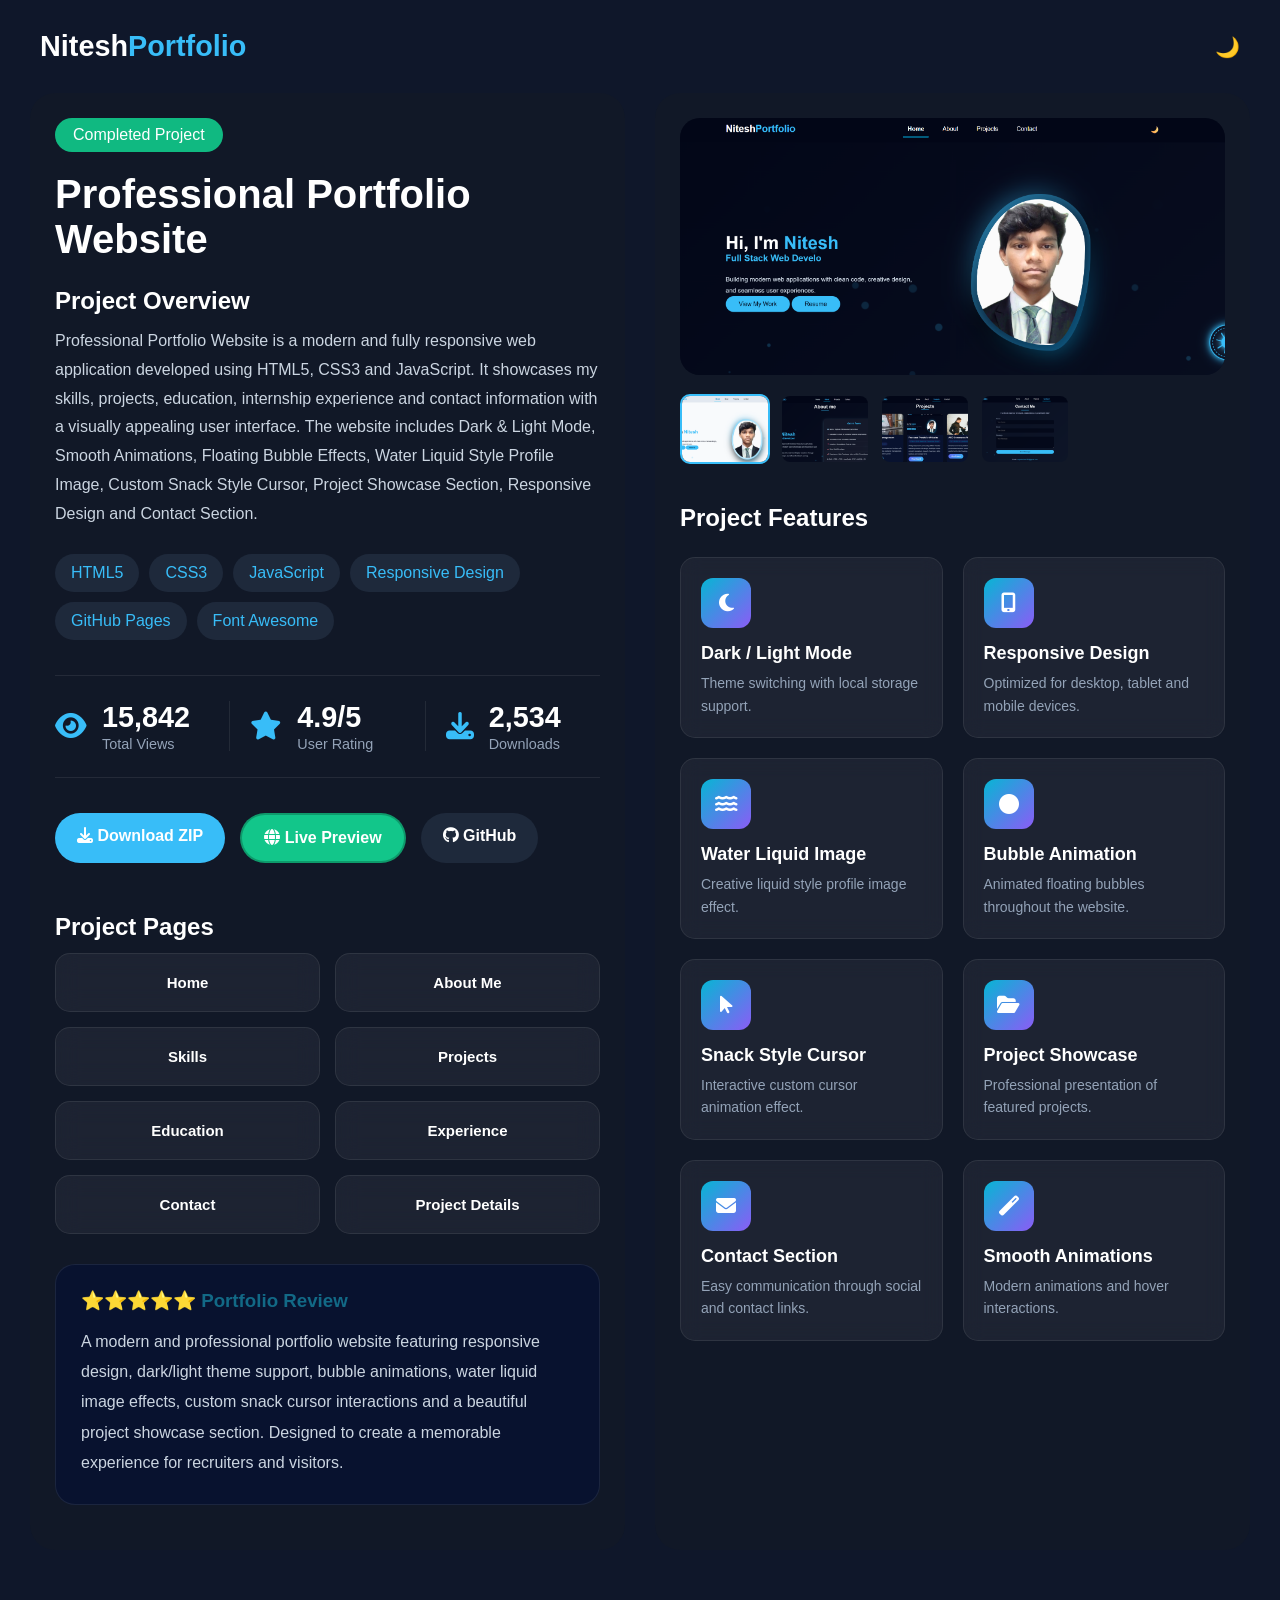
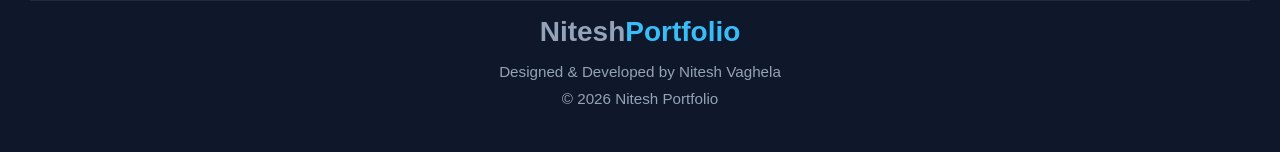
==== portfoliodetails.html @ 1a6c5593 "Add files via upload" ====
<!DOCTYPE html>
<html lang="en">

<head>
    <meta charset="UTF-8">
    <meta name="viewport" content="width=device-width, initial-scale=1.0">
    <title>Project Details</title>

    <link rel="stylesheet" href="https://cdnjs.cloudflare.com/ajax/libs/font-awesome/6.5.1/css/all.min.css">

    <style>
        :root {
            --bg-body: #0f172a;
            --bg-surface: #111827;
            --bg-card: rgba(255, 255, 255, 0.05);
            --bg-pill: #1e293b;
            --bg-review: #08122f;
            --border-color: rgba(255, 255, 255, 0.08);
            --text-primary: #ffffff;
            --text-secondary: #cbd5e1;
            --text-muted: #94a3b8;
            --accent: #38bdf8;
            --accent-gradient: linear-gradient(135deg, #06b6d4, #8b5cf6);
        }

        body.light-mode {
            --bg-body: #f8fafc;
            --bg-surface: #ffffff;
            --bg-card: rgba(6, 22, 239, 0.119);
            ;
            --bg-pill: rgba(6, 22, 239, 0.119);
            ;
            ;
            --bg-review: rgba(6, 22, 239, 0.119);
            ;
            --border-color: rgba(0, 0, 0, 0.153);
            --text-primary: #0f172a;
            --text-secondary: #334155;
            --text-muted: #64748b;
        }

        * {
            margin: 0;
            padding: 0;
            box-sizing: border-box;
            font-family: Poppins, sans-serif;
        }

        body {
            background: var(--bg-body);
            color: var(--text-primary);
            padding: 30px;
            transition: background 0.3s ease, color 0.3s ease;
        }

        /* NAVBAR & LOGO */
        .navbar {
            max-width: 1400px;
            margin: 0 auto 30px auto;
            display: flex;
            justify-content: space-between;
            align-items: center;
            padding: 0 10px;
        }

        .logo {
            font-size: 1.8rem;
            font-weight: 700;
            color: var(--text-primary);
            text-decoration: none;
        }

        .logo span {
            color: var(--accent);
        }

        .theme-toggle-btn {

            background: none;
            border: none;
            font-size: 20px;
            cursor: pointer;
            color: #38bdf8;
        }

        /*.theme-toggle-btn:hover {
    transform: translateY(-2px);
    border-color: var(--accent);

    background: var(--bg-surface);
    color: var(--text-primary);
    border: 1px solid var(--border-color);
    padding: 10px 20px;
    border-radius: 30px;
    cursor: pointer;
    font-weight: 600;
    display: flex;
    align-items: center;
    gap: 8px;
    transition: all 0.3s ease;
}*/

        .project-container {
            max-width: 1400px;
            margin: auto;
            display: grid;
            grid-template-columns: 1fr 1fr;
            gap: 30px;
        }

        .project-info,
        .project-gallery {
            background: var(--bg-surface);
            border-radius: 25px;
            padding: 25px;
            transition: background 0.3s ease;
        }

        .status-badge {
            display: inline-block;
            background: #10b981;
            color: #fff;
            padding: 8px 18px;
            border-radius: 30px;
            margin-bottom: 20px;
        }

        .project-name {
            font-size: 2.5rem;
            margin-bottom: 25px;
        }

        .project-overview h2,
        .features h2,
        .pages-section h2 {
            margin-bottom: 12px;
            color: var(--text-primary);
        }

        .project-overview p {
            color: var(--text-secondary);
            line-height: 1.8;
            margin-bottom: 25px;
        }

        .tech-stack {
            display: flex;
            flex-wrap: wrap;
            gap: 10px;
            margin-bottom: 25px;
        }

        .tech {
            padding: 10px 16px;
            border-radius: 30px;
            background: var(--bg-pill);
            color: var(--accent);
            font-weight: 500;
        }

        .project-insights {
            display: flex;
            align-items: center;
            justify-content: space-between;
            gap: 20px;
            margin: 35px 0;
            padding: 25px 0;
            border-top: 1px solid var(--border-color);
            border-bottom: 1px solid var(--border-color);
        }

        .insight {
            display: flex;
            align-items: center;
            gap: 15px;
            flex: 1;
        }

        .insight i {
            font-size: 28px;
            color: var(--accent);
            transition: .3s;
        }

        .insight h3 {
            font-size: 1.8rem;
            color: var(--text-primary);
            font-weight: 700;
            margin-bottom: 2px;
        }

        .insight p {
            color: var(--text-muted);
            font-size: .9rem;
            margin: 0;
        }

        .divider {
            width: 1px;
            height: 50px;
            background: var(--border-color);
        }

        .insight:hover i {
            transform: scale(1.15);
        }

        /* Mobile Insights */
        @media(max-width:768px) {
            .project-insights {
                flex-direction: column;
                align-items: flex-start;
                gap: 20px;
            }

            .divider {
                width: 100%;
                height: 1px;
            }

            .insight {
                width: 100%;
            }
        }

        .buttons {
            display: flex;
            flex-wrap: wrap;
            gap: 15px;
            margin-bottom: 25px;
        }

        .btn {
            text-decoration: none;
            padding: 14px 22px;
            border-radius: 40px;
            font-weight: 600;
            transition: .3s;
        }

        .btn:hover {
            transform: translateY(-3px);
        }

        .download-btn {
            background: var(--accent);
            color: #fff;
        }

        .preview-btn {
            border: 2px solid rgba(0, 0, 0, 0.223);
            color: rgb(255, 255, 255);
            background: #12c68a;
        }

        .github-btn {
            background: var(--bg-pill);
            color: var(--text-primary);
        }

        .review-box {
            background: var(--bg-review);
            padding: 25px;
            border-radius: 20px;
            animation: fadeUp .8s ease;
            border: 1px solid var(--border-color);
            margin: 20px 0;
        }

        .review-box h3 {
            color: #126986;
            margin-bottom: 15px;
        }

        .review-box p {
            color: var(--text-secondary);
            line-height: 1.9;
        }

        .main-image {
            width: 100%;
            height: 500px;
            object-fit: cover;
            border-radius: 20px;
        }

        .thumbnails {
            display: flex;
            gap: 10px;
            margin-top: 15px;
        }

        .thumbnails img {
            width: 90px;
            height: 70px;
            border-radius: 10px;
            object-fit: cover;
            cursor: pointer;
            border: 2px solid transparent;
            transition: 0.2s ease;
        }

        .thumbnails img.active {
            border-color: var(--accent);
        }

        .mobile-gallery {
            display: none;
        }

        @keyframes fadeUp {
            from {
                opacity: 0;
                transform: translateY(30px);
            }

            to {
                opacity: 1;
                transform: translateY(0);
            }
        }

        @media(max-width:992px) {
            .project-container {
                grid-template-columns: 1fr;
            }

            .mobile-gallery {
                display: block;
                margin-bottom: 20px;
            }

            .main-image {
                height: 250px;
            }
        }

        @media(max-width:768px) {
            body {
                padding: 1px 1px;
            }

            .project-name {
                font-size: 1.8rem;
            }

            .buttons {
                flex-direction: column;
            }

            .btn {
                width: 100%;
                text-align: center;
            }

            .project-gallery {
                display: none;
            }

            .project-info .features-section {
                display: block !important;
            }
        }

        .mobile-gallery {
            position: relative;
            width: 100%;
        }

        
        .main-image{
    width:100%;
    height:auto;
    max-height:600px;
    object-fit:contain;
    border-radius:20px;
    background: rgba(2, 6, 23, 0.399) !important;
    transition: opacity .5s ease;
}

        /* ARROWS */
        .gallery-arrow {
            position: absolute;
            top: 50%;
            transform: translateY(-50%);
            width: 55px;
            height: 55px;
            border: none;
            border-radius: 50%;
            cursor: pointer;
            background: rgba(0, 0, 0, .55);
            color: #fff;
            font-size: 20px;
            z-index: 10;
            transition: .3s;
        }

        .gallery-arrow:hover {
            background: var(--accent);
            transform: translateY(-50%) scale(1.1);
        }

        .left-arrow {
            left: 15px;
        }

        .right-arrow {
            right: 15px;
        }

        @media(max-width:768px) {
            .main-image {
                height: 300px;
            }

            .gallery-arrow {
                width: 45px;
                height: 45px;
                font-size: 16px;
            }
        }

        /* ==================================
   FEATURES SECTION
================================== */
        .features-section {
            padding: 40px 0 20px 0;
        }

        .section-title {
            font-size: 24px;
            font-weight: 700;
            margin-bottom: 25px;
            text-align: left;
            color: var(--text-primary);
        }

        .features-grid {
            display: grid;
            grid-template-columns: repeat(2, 1fr);
            gap: 20px;
        }

        .feature-card {
            padding: 20px;
            border-radius: 15px;
            background: var(--bg-card);
            border: 1px solid var(--border-color);
            backdrop-filter: blur(10px);
            transition: all .3s ease;


        }

        .feature-card:hover {
            transform: translateY(-6px);
            box-shadow: 0 8px 30px rgba(40, 49, 174, 0.499);
        }

        .feature-card i {
            width: 50px;
            height: 50px;
            display: flex;
            justify-content: center;
            align-items: center;
            font-size: 20px;
            border-radius: 12px;
            background: var(--accent-gradient);
            color: #fff;
            margin-bottom: 15px;
        }

        .feature-card h3 {
            font-size: 18px;
            font-weight: 600;
            margin-bottom: 8px;
            color: var(--text-primary);
        }

        .feature-card p {
            font-size: 14px;
            line-height: 1.6;
            color: var(--text-muted);
        }

        @media (max-width:1024px) {
            .features-grid {
                grid-template-columns: repeat(2, 1fr);
            }
        }

        @media (max-width:768px) {
            .section-title {
                text-align: center;
            }
        }

        @media (max-width:480px) {
            .features-grid {
                grid-template-columns: 1fr;
                gap: 12px;
            }
        }

        /* ==================================
   PROJECT PAGES SECTION
================================== */
        .pages-section {
            padding: 25px 0 10px 0;
        }

        .pages-grid {
            display: grid;
            grid-template-columns: repeat(2, 1fr);
            gap: 15px;
        }

        .page-card {
            background: var(--bg-card);
            border: 1px solid var(--border-color);
            backdrop-filter: blur(12px);
            border-radius: 15px;
            padding: 20px;
            text-align: center;
            font-size: 15px;
            font-weight: 600;
            color: var(--text-primary);
            cursor: pointer;
            transition: all .3s ease;


        }

        .page-card:hover {
            transform: translateY(-6px);
            background: var(--accent-gradient);
            border-color: transparent;
            color: #fff;
            box-shadow: 0 8px 30px rgba(40, 49, 174, 0.499);
        }

        @media(max-width:480px) {
            .pages-grid {
                grid-template-columns: 1fr;
            }
        }

        @media (max-width: 992px) {
            .project-container {
                grid-template-columns: 1fr;
                gap: 30px;
            }

            .project-info,
            .project-gallery {
                padding: 20px;
            }
        }

        @media (max-width: 768px) {
            body {
                padding: 15px;
            }

            .project-name {
                font-size: 2rem;
            }

            .main-image {
                height: 260px;
            }

            .thumbnails {
                flex-wrap: wrap;
                justify-content: center;
                gap: 10px;
            }

            .thumbnails img {
                width: 72px;
                height: 55px;
            }

            .buttons {
                flex-direction: column;
                align-items: stretch;
            }

            .btn {
                width: 100%;
                padding: 14px;
            }

            .features-grid {
                grid-template-columns: 1fr;
            }
        }

        @media (max-width: 480px) {
            .project-name {
                font-size: 1.7rem;
            }

            .project-image {
                height: 220px;
            }

            .feature-card {
                padding: 16px;
            }

            .page-card {
                padding: 16px;
                font-size: 14px;
            }
        }

        /* FOOTER SECTION */
        .main-footer {
            text-align: center;
            margin-top: 50px;
            padding: 15px 0;
            border-top: 1px solid var(--border-color);
            color: var(--text-muted);
            font-size: 0.95rem;
        }

        .footer-logo {
            font-size: 28px;
            font-weight: 700;
            margin-bottom: 15px;
        }

        .footer-logo span {
            color: var(--accent);
        }

        .footer p {
            color: var(--text-primary);

        }

        .wheel-btn {

            position: fixed;

            right: -60px;
            bottom: 25px;

            width: 120px;
            height: 120px;

            display: flex;
            justify-content: center;
            align-items: center;

            cursor: pointer;

            z-index: 10000;

            transition:
                right .8s cubic-bezier(.22, 1, .36, 1),
                transform .4s ease;

            animation: floatWheel 4s ease-in-out infinite;
        }

        /* Slide Out */

        .wheel-btn:hover {

            right: 10px;

            transform: scale(1.08);
        }

        /* ===================================
   WHEEL
=================================== */

        .wheel {

            position: relative;

            width: 95px;
            height: 95px;

            border-radius: 50%;

            background:
                radial-gradient(circle,
                    #1e293b,
                    #020617);

            border: 3px solid #ff3b3b;

            display: flex;
            justify-content: center;
            align-items: center;

            animation: wheelSpin 3s linear infinite;

            box-shadow:
                0 0 15px #ff3b3b,
                0 0 30px rgba(255, 59, 59, .5);
        }

        /* Hover Fast Spin */

        .wheel-btn:hover .wheel {

            animation-duration: .8s;
        }

        /* ===================================
   OUTER RING
=================================== */

        .wheel::before {

            content: "";

            position: absolute;

            width: 76px;
            height: 76px;

            border-radius: 50%;

            border: 2px dashed #ff3b3b;
        }

        /* ===================================
   SPOKES
=================================== */

        .spoke {

            position: absolute;

            width: 3px;
            height: 60px;

            background: #ff3b3b;

            border-radius: 20px;
        }

        .spoke:nth-child(1) {
            transform: rotate(0deg);
        }

        .spoke:nth-child(2) {
            transform: rotate(45deg);
        }

        .spoke:nth-child(3) {
            transform: rotate(90deg);
        }

        .spoke:nth-child(4) {
            transform: rotate(135deg);
        }

        /* ===================================
   CENTER HUB
=================================== */

        .hub {

            position: absolute;

            width: 32px;
            height: 32px;

            border-radius: 50%;

            display: flex;
            justify-content: center;
            align-items: center;

            background: #ff3b3b;

            color: #fff;

            font-size: 16px;

            box-shadow:
                0 0 10px #ff3b3b,
                0 0 20px #ff3b3b;
        }

        /* ===================================
   CURSOR OFF = BLUE
=================================== */

        body.cursor-off .wheel {

            border-color: #38bdf8;

            box-shadow:
                0 0 15px #38bdf8,
                0 0 30px rgba(56, 189, 248, .5);
        }

        body.cursor-off .wheel::before {

            border-color: #38bdf8;
        }

        body.cursor-off .spoke {

            background: #38bdf8;
        }

        body.cursor-off .hub {

            background: #38bdf8;

            box-shadow:
                0 0 10px #38bdf8,
                0 0 20px #38bdf8;
        }

        /* ===================================
   ANIMATIONS
=================================== */

        @keyframes wheelSpin {

            from {
                transform: rotate(0deg);
            }

            to {
                transform: rotate(360deg);
            }
        }

        @keyframes floatWheel {

            0% {
                transform: translateY(0px);
            }

            50% {
                transform: translateY(-10px);
            }

            100% {
                transform: translateY(0px);
            }
        }

        /* ===================================
   MOBILE
=================================== */

        @media(max-width:768px) {

            .wheel-btn {

                width: 90px;
                height: 90px;

                right: -45px;
            }

            .wheel {

                width: 75px;
                height: 75px;
            }

            .wheel::before {

                width: 58px;
                height: 58px;
            }

            .spoke {

                height: 45px;
            }

            .wheel-btn:hover {

                right: 8px;
            }
        }
    </style>
</head>

<body>

    <header class="navbar">
        <a href="index.html" class="logo">Nitesh<span>Portfolio</span></a>
        <button class="theme-toggle-btn" onclick="toggleTheme()" aria-label="Toggle light and dark theme">
            🌙
        </button>
    </header>

    <div class="project-container">

        <div class="project-info">
            <div class="status-badge">Completed Project</div>

            <h1 class="project-name">
                Professional Portfolio Website
            </h1>

            <div class="mobile-gallery">
                <button class="gallery-arrow left-arrow" onclick="prevSlide()">
                    <i class="fas fa-chevron-left"></i>
                </button>

                <img id="mobileMain" class="main-image"
                    src="Screenshot 2026-06-25 002852.png" alt="Project Image">

                <button class="gallery-arrow right-arrow" onclick="nextSlide()">
                    <i class="fas fa-chevron-right"></i>
                </button>
            </div>

            <div class="project-overview">
                <h2>Project Overview</h2>
                <p>
                    Professional Portfolio Website is a modern and fully responsive
                    web application developed using HTML5, CSS3 and JavaScript.
                    It showcases my skills, projects, education, internship
                    experience and contact information with a visually appealing
                    user interface.

                    The website includes Dark & Light Mode, Smooth Animations,
                    Floating Bubble Effects, Water Liquid Style Profile Image,
                    Custom Snack Style Cursor, Project Showcase Section,
                    Responsive Design and Contact Section.
                </p>
            </div>

            <div class="tech-stack">
                <span class="tech">HTML5</span>
                <span class="tech">CSS3</span>
                <span class="tech">JavaScript</span>
                <span class="tech">Responsive Design</span>
                <span class="tech">GitHub Pages</span>
                <span class="tech">Font Awesome</span>
            </div>
            <div class="project-insights">
                <div class="insight">
                    <i class="fas fa-eye"></i>
                    <div>
                        <h3>15,842</h3>
                        <p>Total Views</p>
                    </div>
                </div>
                <div class="divider"></div>
                <div class="insight">
                    <i class="fas fa-star"></i>
                    <div>
                        <h3>4.9/5</h3>
                        <p>User Rating</p>
                    </div>
                </div>
                <div class="divider"></div>
                <div class="insight">
                    <i class="fas fa-download"></i>
                    <div>
                        <h3>2,534</h3>
                        <p>Downloads</p>
                    </div>
                </div>
            </div>

            <div class="buttons">
                <a href="#" class="btn download-btn">
                    <i class="fas fa-download"></i> Download ZIP
                </a>
                <a href="https://nitesh167860.github.io/portfolio/" target="_blank" class="btn preview-btn">
                    <i class="fas fa-globe"></i> Live Preview
                </a>
                <a href="https://github.com/Nitesh167860/portfolio" target="_blank" class="btn github-btn">
                    <i class="fab fa-github"></i> GitHub
                </a>
            </div>


            
            <section class="pages-section">
                <h2 class="section-title">Project Pages</h2>
                <div class="pages-grid">

                    <div class="page-card">Home</div>
                    <div class="page-card">About Me</div>
                    <div class="page-card">Skills</div>
                    <div class="page-card">Projects</div>
                    <div class="page-card">Education</div>
                    <div class="page-card">Experience</div>
                    <div class="page-card">Contact</div>
                    <div class="page-card">Project Details</div>

                </div>
            </section>






            <section class="features-section" style="display: none;">
                <h2 class="section-title">Project Features</h2>
                <div class="features-grid">

                    <div class="feature-card">
                        <i class="fas fa-moon"></i>
                        <h3>Dark / Light Mode</h3>
                        <p>Theme switching with local storage support.</p>
                    </div>

                    <div class="feature-card">
                        <i class="fas fa-mobile-alt"></i>
                        <h3>Responsive Design</h3>
                        <p>Optimized for desktop, tablet and mobile devices.</p>
                    </div>

                    <div class="feature-card">
                        <i class="fas fa-water"></i>
                        <h3>Water Liquid Image</h3>
                        <p>Creative liquid style profile image effect.</p>
                    </div>

                    <div class="feature-card">
                        <i class="fas fa-circle"></i>
                        <h3>Bubble Animation</h3>
                        <p>Animated floating bubbles throughout the website.</p>
                    </div>

                    <div class="feature-card">
                        <i class="fas fa-mouse-pointer"></i>
                        <h3>Snack Style Cursor</h3>
                        <p>Interactive custom cursor animation effect.</p>
                    </div>

                    <div class="feature-card">
                        <i class="fas fa-folder-open"></i>
                        <h3>Project Showcase</h3>
                        <p>Professional presentation of featured projects.</p>
                    </div>

                    <div class="feature-card">
                        <i class="fas fa-envelope"></i>
                        <h3>Contact Section</h3>
                        <p>Easy communication through social and contact links.</p>
                    </div>

                    <div class="feature-card">
                        <i class="fas fa-magic"></i>
                        <h3>Smooth Animations</h3>
                        <p>Modern animations and hover interactions.</p>
                    </div>

                </div>
            </section>

            <div class="review-box">

                <h3>⭐⭐⭐⭐⭐ Portfolio Review</h3>

                <p>
                    A modern and professional portfolio website featuring
                    responsive design, dark/light theme support,
                    bubble animations, water liquid image effects,
                    custom snack cursor interactions and a beautiful
                    project showcase section. Designed to create a
                    memorable experience for recruiters and visitors.
                </p>

            </div>
        </div>

        <div class="project-gallery">
            <img id="mainImage" class="main-image"
                src="Screenshot 2026-06-25 002852.png"
                alt="Desktop gallery display view">

            <div class="thumbnails">
                <img src="Screenshot 2026-06-24 211754.png"
                    onclick="syncActiveSlide(0)" class="thumb active">
                <img src="Screenshot 2026-06-25 111349.png" onclick="syncActiveSlide(1)"
                    class="thumb">
                <img src="Screenshot 2026-06-25 111412.png" onclick="syncActiveSlide(2)"
                    class="thumb">
                <img src="Screenshot 2026-06-25 111433.png" onclick="syncActiveSlide(3)"
                    class="thumb">
            </div>

            <section class="features-section">
                <h2 class="section-title">Project Features</h2>
                <div class="features-grid">

                    <div class="feature-card">
                        <i class="fas fa-moon"></i>
                        <h3>Dark / Light Mode</h3>
                        <p>Theme switching with local storage support.</p>
                    </div>

                    <div class="feature-card">
                        <i class="fas fa-mobile-alt"></i>
                        <h3>Responsive Design</h3>
                        <p>Optimized for desktop, tablet and mobile devices.</p>
                    </div>

                    <div class="feature-card">
                        <i class="fas fa-water"></i>
                        <h3>Water Liquid Image</h3>
                        <p>Creative liquid style profile image effect.</p>
                    </div>

                    <div class="feature-card">
                        <i class="fas fa-circle"></i>
                        <h3>Bubble Animation</h3>
                        <p>Animated floating bubbles throughout the website.</p>
                    </div>

                    <div class="feature-card">
                        <i class="fas fa-mouse-pointer"></i>
                        <h3>Snack Style Cursor</h3>
                        <p>Interactive custom cursor animation effect.</p>
                    </div>

                    <div class="feature-card">
                        <i class="fas fa-folder-open"></i>
                        <h3>Project Showcase</h3>
                        <p>Professional presentation of featured projects.</p>
                    </div>

                    <div class="feature-card">
                        <i class="fas fa-envelope"></i>
                        <h3>Contact Section</h3>
                        <p>Easy communication through social and contact links.</p>
                    </div>

                    <div class="feature-card">
                        <i class="fas fa-magic"></i>
                        <h3>Smooth Animations</h3>
                        <p>Modern animations and hover interactions.</p>
                    </div>

                </div>
            </section>
        </div>
    </div>


    <footer class="main-footer">

        <div class="footer-logo">
            Nitesh<span>Portfolio</span>
        </div>

        <p style="margin-bottom: 10px;">

            Designed & Developed by Nitesh Vaghela
        </p>

        <p>&copy; <span id="year"></span> Nitesh Portfolio</p>



        </div>
    </footer>

    <script>
        /* ==========================================
           DARK & LIGHT MODE CONTROLLER
        ========================================== */
        const themeBtn =
            document.querySelector(".theme-toggle-btn");

        /* Load Saved Theme */

        window.addEventListener("load", () => {

            const savedTheme =
                localStorage.getItem("theme");

            if (savedTheme === "light") {

                document.body.classList.add("light-mode");

                themeBtn.innerHTML = "☀️";

            } else {

                themeBtn.innerHTML = "🌙";

            }

        });

        /* Toggle Theme */

        function toggleTheme() {

            document.body.classList.toggle("light-mode");

            if (document.body.classList.contains("light-mode")) {

                localStorage.setItem(
                    "theme",
                    "light"
                );

                themeBtn.innerHTML = "☀️";

            } else {

                localStorage.setItem(
                    "theme",
                    "dark"
                );

                themeBtn.innerHTML = "🌙";

            }

        }
        /* ==========================================
           IMAGE SLIDER CONTROLLER
        ========================================== */
        const galleryImages = [
            "Screenshot 2026-06-25 002852.png",
            "Screenshot 2026-06-24 211754.png",
            "Screenshot 2026-06-25 111349.png",
            "Screenshot 2026-06-25 111412.png"
        ];

        let currentIndex = 0;
        const mainImage = document.getElementById("mainImage");
        const mobileMain = document.getElementById("mobileMain");
        const thumbs = document.querySelectorAll(".thumbnails .thumb");

        function syncActiveSlide(index) {
            currentIndex = index;

            // Update Desktop Main View
            if (mainImage) mainImage.src = galleryImages[currentIndex];
            // Update Mobile Main View
            if (mobileMain) mobileMain.src = galleryImages[currentIndex];

            // Refresh active image styling references
            thumbs.forEach((thumb) => {
                const thumbSrc = thumb.getAttribute('src');
                if (thumbSrc === galleryImages[currentIndex]) {
                    thumb.classList.add("active");
                } else {
                    thumb.classList.remove("active");
                }
            });
        }

        function nextSlide() {
            currentIndex = (currentIndex + 1) % galleryImages.length;
            showSlideWithFade(currentIndex);
        }

        function prevSlide() {
            currentIndex = (currentIndex - 1 + galleryImages.length) % galleryImages.length;
            showSlideWithFade(currentIndex);
        }

        function showSlideWithFade(index) {
            const activeView = window.innerWidth > 992 ? mainImage : mobileMain;
            if (!activeView) return;

            activeView.style.opacity = "0.3";
            setTimeout(() => {
                syncActiveSlide(index);
                activeView.style.opacity = "1";
            }, 150);
        }

        function changeMobile(element) {
            const targetIdx = galleryImages.indexOf(element.src);
            if (targetIdx !== -1) syncActiveSlide(targetIdx);
        }

        // Global Event delegation configuration for thumbnails
        thumbs.forEach((thumb, index) => {
            thumb.addEventListener("click", () => {
                syncActiveSlide(index);
            });
        });

        // Automatic structural execution sequence loop interval
        setInterval(() => {
            nextSlide();
        }, 4000);

        /* ==========================
           FOOTER YEAR
        ========================== */

        const yearElement =
            document.getElementById("year");

        if (yearElement) {

            yearElement.textContent =
                new Date().getFullYear();

        }


    </script>

</body>

</html>
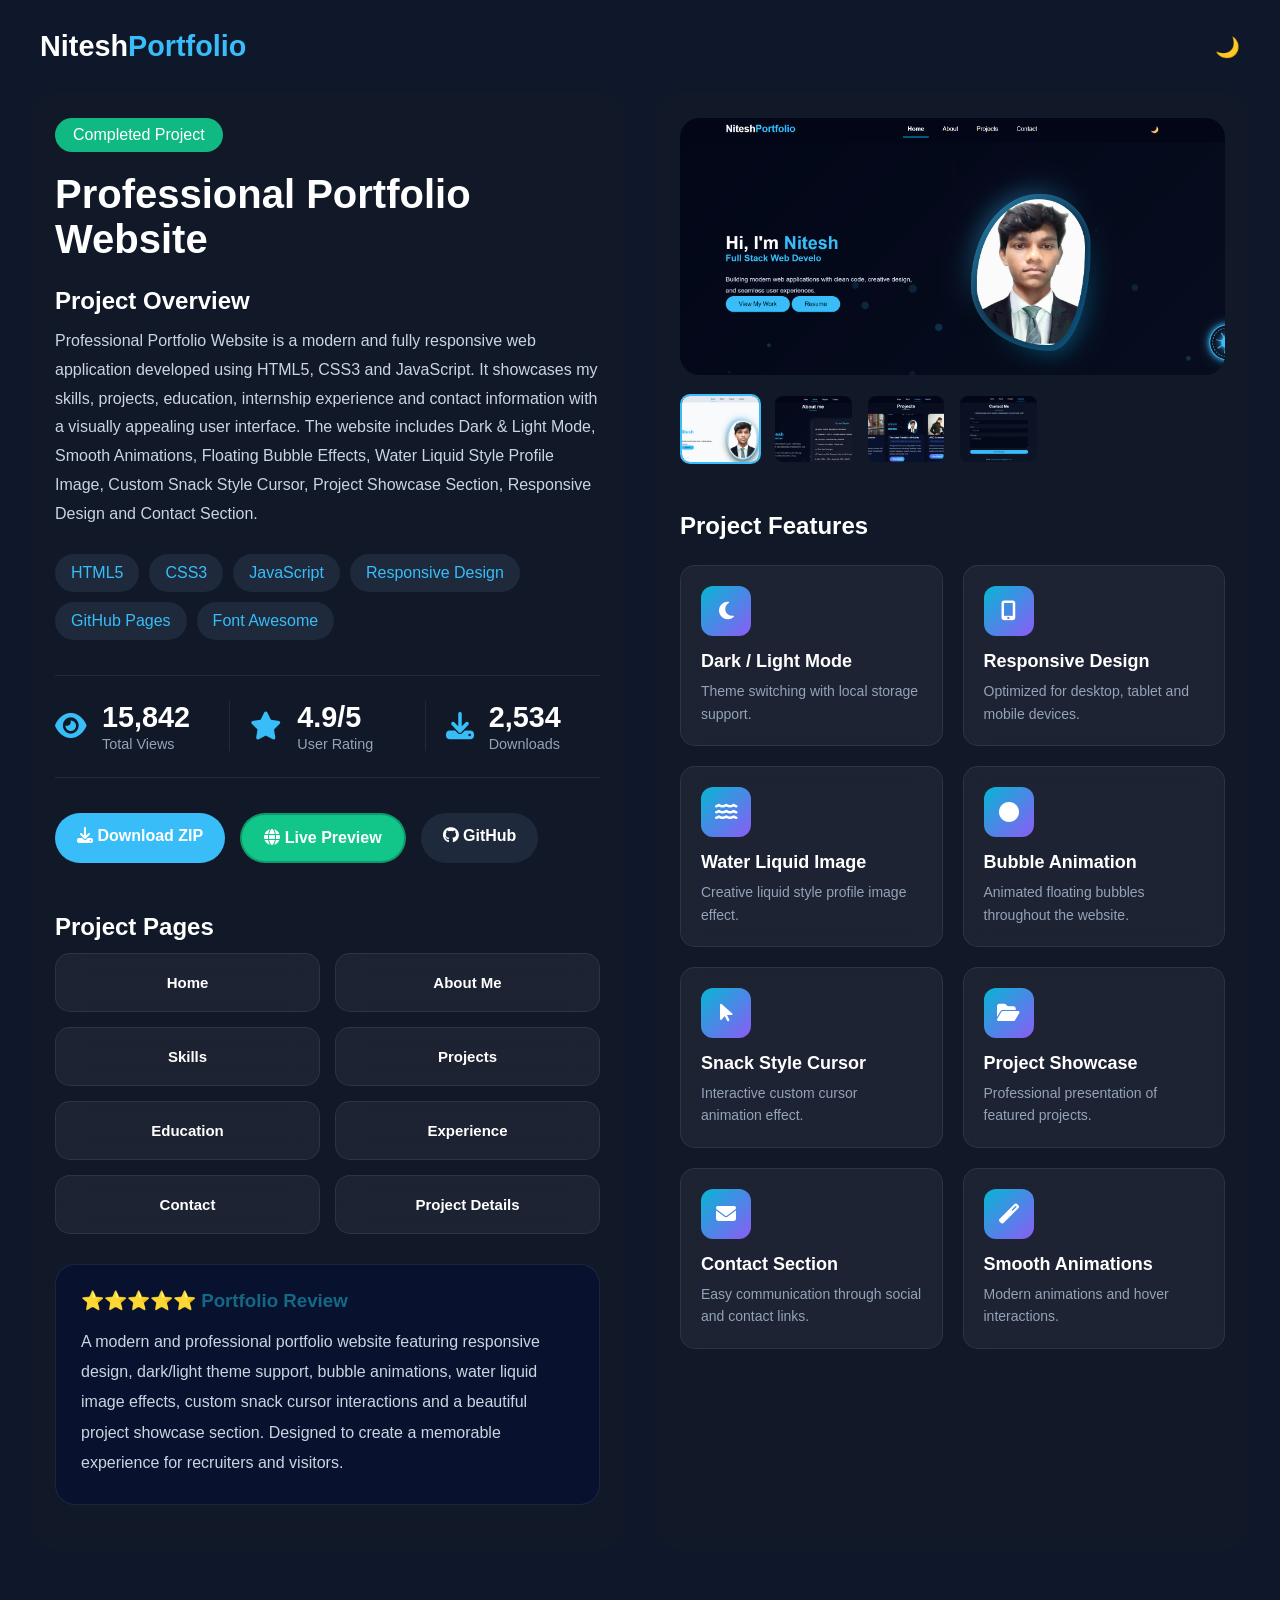
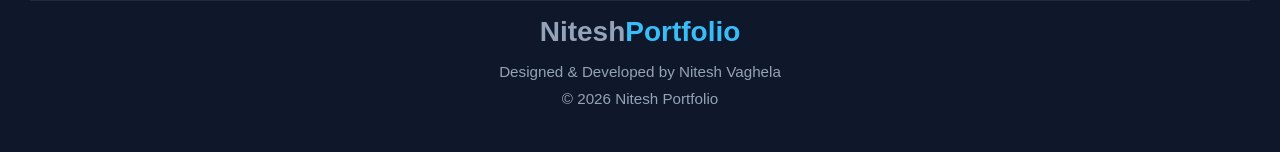
==== commit 24276475: "Update portfolio website" ====
--- a/portfoliodetails.html
+++ b/portfoliodetails.html
@@ -1,1319 +1,1842 @@
-<!DOCTYPE html>
-<html lang="en">
-
-<head>
-    <meta charset="UTF-8">
-    <meta name="viewport" content="width=device-width, initial-scale=1.0">
-    <title>Project Details</title>
-
-    <link rel="stylesheet" href="https://cdnjs.cloudflare.com/ajax/libs/font-awesome/6.5.1/css/all.min.css">
-
-    <style>
-        :root {
-            --bg-body: #0f172a;
-            --bg-surface: #111827;
-            --bg-card: rgba(255, 255, 255, 0.05);
-            --bg-pill: #1e293b;
-            --bg-review: #08122f;
-            --border-color: rgba(255, 255, 255, 0.08);
-            --text-primary: #ffffff;
-            --text-secondary: #cbd5e1;
-            --text-muted: #94a3b8;
-            --accent: #38bdf8;
-            --accent-gradient: linear-gradient(135deg, #06b6d4, #8b5cf6);
-        }
-
-        body.light-mode {
-            --bg-body: #f8fafc;
-            --bg-surface: #ffffff;
-            --bg-card: rgba(6, 22, 239, 0.119);
-            ;
-            --bg-pill: rgba(6, 22, 239, 0.119);
-            ;
-            ;
-            --bg-review: rgba(6, 22, 239, 0.119);
-            ;
-            --border-color: rgba(0, 0, 0, 0.153);
-            --text-primary: #0f172a;
-            --text-secondary: #334155;
-            --text-muted: #64748b;
-        }
-
-        * {
-            margin: 0;
-            padding: 0;
-            box-sizing: border-box;
-            font-family: Poppins, sans-serif;
-        }
-
-        body {
-            background: var(--bg-body);
-            color: var(--text-primary);
-            padding: 30px;
-            transition: background 0.3s ease, color 0.3s ease;
-        }
-
-        /* NAVBAR & LOGO */
-        .navbar {
-            max-width: 1400px;
-            margin: 0 auto 30px auto;
-            display: flex;
-            justify-content: space-between;
-            align-items: center;
-            padding: 0 10px;
-        }
-
-        .logo {
-            font-size: 1.8rem;
-            font-weight: 700;
-            color: var(--text-primary);
-            text-decoration: none;
-        }
-
-        .logo span {
-            color: var(--accent);
-        }
-
-        .theme-toggle-btn {
-
-            background: none;
-            border: none;
-            font-size: 20px;
-            cursor: pointer;
-            color: #38bdf8;
-        }
-
-        /*.theme-toggle-btn:hover {
-    transform: translateY(-2px);
-    border-color: var(--accent);
-
-    background: var(--bg-surface);
-    color: var(--text-primary);
-    border: 1px solid var(--border-color);
-    padding: 10px 20px;
-    border-radius: 30px;
-    cursor: pointer;
-    font-weight: 600;
-    display: flex;
-    align-items: center;
-    gap: 8px;
-    transition: all 0.3s ease;
-}*/
-
-        .project-container {
-            max-width: 1400px;
-            margin: auto;
-            display: grid;
-            grid-template-columns: 1fr 1fr;
-            gap: 30px;
-        }
-
-        .project-info,
-        .project-gallery {
-            background: var(--bg-surface);
-            border-radius: 25px;
-            padding: 25px;
-            transition: background 0.3s ease;
-        }
-
-        .status-badge {
-            display: inline-block;
-            background: #10b981;
-            color: #fff;
-            padding: 8px 18px;
-            border-radius: 30px;
-            margin-bottom: 20px;
-        }
-
-        .project-name {
-            font-size: 2.5rem;
-            margin-bottom: 25px;
-        }
-
-        .project-overview h2,
-        .features h2,
-        .pages-section h2 {
-            margin-bottom: 12px;
-            color: var(--text-primary);
-        }
-
-        .project-overview p {
-            color: var(--text-secondary);
-            line-height: 1.8;
-            margin-bottom: 25px;
-        }
-
-        .tech-stack {
-            display: flex;
-            flex-wrap: wrap;
-            gap: 10px;
-            margin-bottom: 25px;
-        }
-
-        .tech {
-            padding: 10px 16px;
-            border-radius: 30px;
-            background: var(--bg-pill);
-            color: var(--accent);
-            font-weight: 500;
-        }
-
-        .project-insights {
-            display: flex;
-            align-items: center;
-            justify-content: space-between;
-            gap: 20px;
-            margin: 35px 0;
-            padding: 25px 0;
-            border-top: 1px solid var(--border-color);
-            border-bottom: 1px solid var(--border-color);
-        }
-
-        .insight {
-            display: flex;
-            align-items: center;
-            gap: 15px;
-            flex: 1;
-        }
-
-        .insight i {
-            font-size: 28px;
-            color: var(--accent);
-            transition: .3s;
-        }
-
-        .insight h3 {
-            font-size: 1.8rem;
-            color: var(--text-primary);
-            font-weight: 700;
-            margin-bottom: 2px;
-        }
-
-        .insight p {
-            color: var(--text-muted);
-            font-size: .9rem;
-            margin: 0;
-        }
-
-        .divider {
-            width: 1px;
-            height: 50px;
-            background: var(--border-color);
-        }
-
-        .insight:hover i {
-            transform: scale(1.15);
-        }
-
-        /* Mobile Insights */
-        @media(max-width:768px) {
-            .project-insights {
-                flex-direction: column;
-                align-items: flex-start;
-                gap: 20px;
-            }
-
-            .divider {
-                width: 100%;
-                height: 1px;
-            }
-
-            .insight {
-                width: 100%;
-            }
-        }
-
-        .buttons {
-            display: flex;
-            flex-wrap: wrap;
-            gap: 15px;
-            margin-bottom: 25px;
-        }
-
-        .btn {
-            text-decoration: none;
-            padding: 14px 22px;
-            border-radius: 40px;
-            font-weight: 600;
-            transition: .3s;
-        }
-
-        .btn:hover {
-            transform: translateY(-3px);
-        }
-
-        .download-btn {
-            background: var(--accent);
-            color: #fff;
-        }
-
-        .preview-btn {
-            border: 2px solid rgba(0, 0, 0, 0.223);
-            color: rgb(255, 255, 255);
-            background: #12c68a;
-        }
-
-        .github-btn {
-            background: var(--bg-pill);
-            color: var(--text-primary);
-        }
-
-        .review-box {
-            background: var(--bg-review);
-            padding: 25px;
-            border-radius: 20px;
-            animation: fadeUp .8s ease;
-            border: 1px solid var(--border-color);
-            margin: 20px 0;
-        }
-
-        .review-box h3 {
-            color: #126986;
-            margin-bottom: 15px;
-        }
-
-        .review-box p {
-            color: var(--text-secondary);
-            line-height: 1.9;
-        }
-
-        .main-image {
-            width: 100%;
-            height: 500px;
-            object-fit: cover;
-            border-radius: 20px;
-        }
-
-        .thumbnails {
-            display: flex;
-            gap: 10px;
-            margin-top: 15px;
-        }
-
-        .thumbnails img {
-            width: 90px;
-            height: 70px;
-            border-radius: 10px;
-            object-fit: cover;
-            cursor: pointer;
-            border: 2px solid transparent;
-            transition: 0.2s ease;
-        }
-
-        .thumbnails img.active {
-            border-color: var(--accent);
-        }
-
-        .mobile-gallery {
-            display: none;
-        }
-
-        @keyframes fadeUp {
-            from {
-                opacity: 0;
-                transform: translateY(30px);
-            }
-
-            to {
-                opacity: 1;
-                transform: translateY(0);
-            }
-        }
-
-        @media(max-width:992px) {
-            .project-container {
-                grid-template-columns: 1fr;
-            }
-
-            .mobile-gallery {
-                display: block;
-                margin-bottom: 20px;
-            }
-
-            .main-image {
-                height: 250px;
-            }
-        }
-
-        @media(max-width:768px) {
-            body {
-                padding: 1px 1px;
-            }
-
-            .project-name {
-                font-size: 1.8rem;
-            }
-
-            .buttons {
-                flex-direction: column;
-            }
-
-            .btn {
-                width: 100%;
-                text-align: center;
-            }
-
-            .project-gallery {
-                display: none;
-            }
-
-            .project-info .features-section {
-                display: block !important;
-            }
-        }
-
-        .mobile-gallery {
-            position: relative;
-            width: 100%;
-        }
-
-        
-        .main-image{
-    width:100%;
-    height:auto;
-    max-height:600px;
-    object-fit:contain;
-    border-radius:20px;
-    background: rgba(2, 6, 23, 0.399) !important;
-    transition: opacity .5s ease;
-}
-
-        /* ARROWS */
-        .gallery-arrow {
-            position: absolute;
-            top: 50%;
-            transform: translateY(-50%);
-            width: 55px;
-            height: 55px;
-            border: none;
-            border-radius: 50%;
-            cursor: pointer;
-            background: rgba(0, 0, 0, .55);
-            color: #fff;
-            font-size: 20px;
-            z-index: 10;
-            transition: .3s;
-        }
-
-        .gallery-arrow:hover {
-            background: var(--accent);
-            transform: translateY(-50%) scale(1.1);
-        }
-
-        .left-arrow {
-            left: 15px;
-        }
-
-        .right-arrow {
-            right: 15px;
-        }
-
-        @media(max-width:768px) {
-            .main-image {
-                height: 300px;
-            }
-
-            .gallery-arrow {
-                width: 45px;
-                height: 45px;
-                font-size: 16px;
-            }
-        }
-
-        /* ==================================
-   FEATURES SECTION
-================================== */
-        .features-section {
-            padding: 40px 0 20px 0;
-        }
-
-        .section-title {
-            font-size: 24px;
-            font-weight: 700;
-            margin-bottom: 25px;
-            text-align: left;
-            color: var(--text-primary);
-        }
-
-        .features-grid {
-            display: grid;
-            grid-template-columns: repeat(2, 1fr);
-            gap: 20px;
-        }
-
-        .feature-card {
-            padding: 20px;
-            border-radius: 15px;
-            background: var(--bg-card);
-            border: 1px solid var(--border-color);
-            backdrop-filter: blur(10px);
-            transition: all .3s ease;
-
-
-        }
-
-        .feature-card:hover {
-            transform: translateY(-6px);
-            box-shadow: 0 8px 30px rgba(40, 49, 174, 0.499);
-        }
-
-        .feature-card i {
-            width: 50px;
-            height: 50px;
-            display: flex;
-            justify-content: center;
-            align-items: center;
-            font-size: 20px;
-            border-radius: 12px;
-            background: var(--accent-gradient);
-            color: #fff;
-            margin-bottom: 15px;
-        }
-
-        .feature-card h3 {
-            font-size: 18px;
-            font-weight: 600;
-            margin-bottom: 8px;
-            color: var(--text-primary);
-        }
-
-        .feature-card p {
-            font-size: 14px;
-            line-height: 1.6;
-            color: var(--text-muted);
-        }
-
-        @media (max-width:1024px) {
-            .features-grid {
-                grid-template-columns: repeat(2, 1fr);
-            }
-        }
-
-        @media (max-width:768px) {
-            .section-title {
-                text-align: center;
-            }
-        }
-
-        @media (max-width:480px) {
-            .features-grid {
-                grid-template-columns: 1fr;
-                gap: 12px;
-            }
-        }
-
-        /* ==================================
-   PROJECT PAGES SECTION
-================================== */
-        .pages-section {
-            padding: 25px 0 10px 0;
-        }
-
-        .pages-grid {
-            display: grid;
-            grid-template-columns: repeat(2, 1fr);
-            gap: 15px;
-        }
-
-        .page-card {
-            background: var(--bg-card);
-            border: 1px solid var(--border-color);
-            backdrop-filter: blur(12px);
-            border-radius: 15px;
-            padding: 20px;
-            text-align: center;
-            font-size: 15px;
-            font-weight: 600;
-            color: var(--text-primary);
-            cursor: pointer;
-            transition: all .3s ease;
-
-
-        }
-
-        .page-card:hover {
-            transform: translateY(-6px);
-            background: var(--accent-gradient);
-            border-color: transparent;
-            color: #fff;
-            box-shadow: 0 8px 30px rgba(40, 49, 174, 0.499);
-        }
-
-        @media(max-width:480px) {
-            .pages-grid {
-                grid-template-columns: 1fr;
-            }
-        }
-
-        @media (max-width: 992px) {
-            .project-container {
-                grid-template-columns: 1fr;
-                gap: 30px;
-            }
-
-            .project-info,
-            .project-gallery {
-                padding: 20px;
-            }
-        }
-
-        @media (max-width: 768px) {
-            body {
-                padding: 15px;
-            }
-
-            .project-name {
-                font-size: 2rem;
-            }
-
-            .main-image {
-                height: 260px;
-            }
-
-            .thumbnails {
-                flex-wrap: wrap;
-                justify-content: center;
-                gap: 10px;
-            }
-
-            .thumbnails img {
-                width: 72px;
-                height: 55px;
-            }
-
-            .buttons {
-                flex-direction: column;
-                align-items: stretch;
-            }
-
-            .btn {
-                width: 100%;
-                padding: 14px;
-            }
-
-            .features-grid {
-                grid-template-columns: 1fr;
-            }
-        }
-
-        @media (max-width: 480px) {
-            .project-name {
-                font-size: 1.7rem;
-            }
-
-            .project-image {
-                height: 220px;
-            }
-
-            .feature-card {
-                padding: 16px;
-            }
-
-            .page-card {
-                padding: 16px;
-                font-size: 14px;
-            }
-        }
-
-        /* FOOTER SECTION */
-        .main-footer {
-            text-align: center;
-            margin-top: 50px;
-            padding: 15px 0;
-            border-top: 1px solid var(--border-color);
-            color: var(--text-muted);
-            font-size: 0.95rem;
-        }
-
-        .footer-logo {
-            font-size: 28px;
-            font-weight: 700;
-            margin-bottom: 15px;
-        }
-
-        .footer-logo span {
-            color: var(--accent);
-        }
-
-        .footer p {
-            color: var(--text-primary);
-
-        }
-
-        .wheel-btn {
-
-            position: fixed;
-
-            right: -60px;
-            bottom: 25px;
-
-            width: 120px;
-            height: 120px;
-
-            display: flex;
-            justify-content: center;
-            align-items: center;
-
-            cursor: pointer;
-
-            z-index: 10000;
-
-            transition:
-                right .8s cubic-bezier(.22, 1, .36, 1),
-                transform .4s ease;
-
-            animation: floatWheel 4s ease-in-out infinite;
-        }
-
-        /* Slide Out */
-
-        .wheel-btn:hover {
-
-            right: 10px;
-
-            transform: scale(1.08);
-        }
-
-        /* ===================================
-   WHEEL
-=================================== */
-
-        .wheel {
-
-            position: relative;
-
-            width: 95px;
-            height: 95px;
-
-            border-radius: 50%;
-
-            background:
-                radial-gradient(circle,
-                    #1e293b,
-                    #020617);
-
-            border: 3px solid #ff3b3b;
-
-            display: flex;
-            justify-content: center;
-            align-items: center;
-
-            animation: wheelSpin 3s linear infinite;
-
-            box-shadow:
-                0 0 15px #ff3b3b,
-                0 0 30px rgba(255, 59, 59, .5);
-        }
-
-        /* Hover Fast Spin */
-
-        .wheel-btn:hover .wheel {
-
-            animation-duration: .8s;
-        }
-
-        /* ===================================
-   OUTER RING
-=================================== */
-
-        .wheel::before {
-
-            content: "";
-
-            position: absolute;
-
-            width: 76px;
-            height: 76px;
-
-            border-radius: 50%;
-
-            border: 2px dashed #ff3b3b;
-        }
-
-        /* ===================================
-   SPOKES
-=================================== */
-
-        .spoke {
-
-            position: absolute;
-
-            width: 3px;
-            height: 60px;
-
-            background: #ff3b3b;
-
-            border-radius: 20px;
-        }
-
-        .spoke:nth-child(1) {
-            transform: rotate(0deg);
-        }
-
-        .spoke:nth-child(2) {
-            transform: rotate(45deg);
-        }
-
-        .spoke:nth-child(3) {
-            transform: rotate(90deg);
-        }
-
-        .spoke:nth-child(4) {
-            transform: rotate(135deg);
-        }
-
-        /* ===================================
-   CENTER HUB
-=================================== */
-
-        .hub {
-
-            position: absolute;
-
-            width: 32px;
-            height: 32px;
-
-            border-radius: 50%;
-
-            display: flex;
-            justify-content: center;
-            align-items: center;
-
-            background: #ff3b3b;
-
-            color: #fff;
-
-            font-size: 16px;
-
-            box-shadow:
-                0 0 10px #ff3b3b,
-                0 0 20px #ff3b3b;
-        }
-
-        /* ===================================
-   CURSOR OFF = BLUE
-=================================== */
-
-        body.cursor-off .wheel {
-
-            border-color: #38bdf8;
-
-            box-shadow:
-                0 0 15px #38bdf8,
-                0 0 30px rgba(56, 189, 248, .5);
-        }
-
-        body.cursor-off .wheel::before {
-
-            border-color: #38bdf8;
-        }
-
-        body.cursor-off .spoke {
-
-            background: #38bdf8;
-        }
-
-        body.cursor-off .hub {
-
-            background: #38bdf8;
-
-            box-shadow:
-                0 0 10px #38bdf8,
-                0 0 20px #38bdf8;
-        }
-
-        /* ===================================
-   ANIMATIONS
-=================================== */
-
-        @keyframes wheelSpin {
-
-            from {
-                transform: rotate(0deg);
-            }
-
-            to {
-                transform: rotate(360deg);
-            }
-        }
-
-        @keyframes floatWheel {
-
-            0% {
-                transform: translateY(0px);
-            }
-
-            50% {
-                transform: translateY(-10px);
-            }
-
-            100% {
-                transform: translateY(0px);
-            }
-        }
-
-        /* ===================================
-   MOBILE
-=================================== */
-
-        @media(max-width:768px) {
-
-            .wheel-btn {
-
-                width: 90px;
-                height: 90px;
-
-                right: -45px;
-            }
-
-            .wheel {
-
-                width: 75px;
-                height: 75px;
-            }
-
-            .wheel::before {
-
-                width: 58px;
-                height: 58px;
-            }
-
-            .spoke {
-
-                height: 45px;
-            }
-
-            .wheel-btn:hover {
-
-                right: 8px;
-            }
-        }
-    </style>
-</head>
-
-<body>
-
-    <header class="navbar">
-        <a href="index.html" class="logo">Nitesh<span>Portfolio</span></a>
-        <button class="theme-toggle-btn" onclick="toggleTheme()" aria-label="Toggle light and dark theme">
-            🌙
-        </button>
-    </header>
-
-    <div class="project-container">
-
-        <div class="project-info">
-            <div class="status-badge">Completed Project</div>
-
-            <h1 class="project-name">
-                Professional Portfolio Website
-            </h1>
-
-            <div class="mobile-gallery">
-                <button class="gallery-arrow left-arrow" onclick="prevSlide()">
-                    <i class="fas fa-chevron-left"></i>
-                </button>
-
-                <img id="mobileMain" class="main-image"
-                    src="Screenshot 2026-06-25 002852.png" alt="Project Image">
-
-                <button class="gallery-arrow right-arrow" onclick="nextSlide()">
-                    <i class="fas fa-chevron-right"></i>
-                </button>
-            </div>
-
-            <div class="project-overview">
-                <h2>Project Overview</h2>
-                <p>
-                    Professional Portfolio Website is a modern and fully responsive
-                    web application developed using HTML5, CSS3 and JavaScript.
-                    It showcases my skills, projects, education, internship
-                    experience and contact information with a visually appealing
-                    user interface.
-
-                    The website includes Dark & Light Mode, Smooth Animations,
-                    Floating Bubble Effects, Water Liquid Style Profile Image,
-                    Custom Snack Style Cursor, Project Showcase Section,
-                    Responsive Design and Contact Section.
-                </p>
-            </div>
-
-            <div class="tech-stack">
-                <span class="tech">HTML5</span>
-                <span class="tech">CSS3</span>
-                <span class="tech">JavaScript</span>
-                <span class="tech">Responsive Design</span>
-                <span class="tech">GitHub Pages</span>
-                <span class="tech">Font Awesome</span>
-            </div>
-            <div class="project-insights">
-                <div class="insight">
-                    <i class="fas fa-eye"></i>
-                    <div>
-                        <h3>15,842</h3>
-                        <p>Total Views</p>
-                    </div>
-                </div>
-                <div class="divider"></div>
-                <div class="insight">
-                    <i class="fas fa-star"></i>
-                    <div>
-                        <h3>4.9/5</h3>
-                        <p>User Rating</p>
-                    </div>
-                </div>
-                <div class="divider"></div>
-                <div class="insight">
-                    <i class="fas fa-download"></i>
-                    <div>
-                        <h3>2,534</h3>
-                        <p>Downloads</p>
-                    </div>
-                </div>
-            </div>
-
-            <div class="buttons">
-                <a href="#" class="btn download-btn">
-                    <i class="fas fa-download"></i> Download ZIP
-                </a>
-                <a href="https://nitesh167860.github.io/portfolio/" target="_blank" class="btn preview-btn">
-                    <i class="fas fa-globe"></i> Live Preview
-                </a>
-                <a href="https://github.com/Nitesh167860/portfolio" target="_blank" class="btn github-btn">
-                    <i class="fab fa-github"></i> GitHub
-                </a>
-            </div>
-
-
-            
-            <section class="pages-section">
-                <h2 class="section-title">Project Pages</h2>
-                <div class="pages-grid">
-
-                    <div class="page-card">Home</div>
-                    <div class="page-card">About Me</div>
-                    <div class="page-card">Skills</div>
-                    <div class="page-card">Projects</div>
-                    <div class="page-card">Education</div>
-                    <div class="page-card">Experience</div>
-                    <div class="page-card">Contact</div>
-                    <div class="page-card">Project Details</div>
-
-                </div>
-            </section>
-
-
-
-
-
-
-            <section class="features-section" style="display: none;">
-                <h2 class="section-title">Project Features</h2>
-                <div class="features-grid">
-
-                    <div class="feature-card">
-                        <i class="fas fa-moon"></i>
-                        <h3>Dark / Light Mode</h3>
-                        <p>Theme switching with local storage support.</p>
-                    </div>
-
-                    <div class="feature-card">
-                        <i class="fas fa-mobile-alt"></i>
-                        <h3>Responsive Design</h3>
-                        <p>Optimized for desktop, tablet and mobile devices.</p>
-                    </div>
-
-                    <div class="feature-card">
-                        <i class="fas fa-water"></i>
-                        <h3>Water Liquid Image</h3>
-                        <p>Creative liquid style profile image effect.</p>
-                    </div>
-
-                    <div class="feature-card">
-                        <i class="fas fa-circle"></i>
-                        <h3>Bubble Animation</h3>
-                        <p>Animated floating bubbles throughout the website.</p>
-                    </div>
-
-                    <div class="feature-card">
-                        <i class="fas fa-mouse-pointer"></i>
-                        <h3>Snack Style Cursor</h3>
-                        <p>Interactive custom cursor animation effect.</p>
-                    </div>
-
-                    <div class="feature-card">
-                        <i class="fas fa-folder-open"></i>
-                        <h3>Project Showcase</h3>
-                        <p>Professional presentation of featured projects.</p>
-                    </div>
-
-                    <div class="feature-card">
-                        <i class="fas fa-envelope"></i>
-                        <h3>Contact Section</h3>
-                        <p>Easy communication through social and contact links.</p>
-                    </div>
-
-                    <div class="feature-card">
-                        <i class="fas fa-magic"></i>
-                        <h3>Smooth Animations</h3>
-                        <p>Modern animations and hover interactions.</p>
-                    </div>
-
-                </div>
-            </section>
-
-            <div class="review-box">
-
-                <h3>⭐⭐⭐⭐⭐ Portfolio Review</h3>
-
-                <p>
-                    A modern and professional portfolio website featuring
-                    responsive design, dark/light theme support,
-                    bubble animations, water liquid image effects,
-                    custom snack cursor interactions and a beautiful
-                    project showcase section. Designed to create a
-                    memorable experience for recruiters and visitors.
-                </p>
-
-            </div>
-        </div>
-
-        <div class="project-gallery">
-            <img id="mainImage" class="main-image"
-                src="Screenshot 2026-06-25 002852.png"
-                alt="Desktop gallery display view">
-
-            <div class="thumbnails">
-                <img src="Screenshot 2026-06-24 211754.png"
-                    onclick="syncActiveSlide(0)" class="thumb active">
-                <img src="Screenshot 2026-06-25 111349.png" onclick="syncActiveSlide(1)"
-                    class="thumb">
-                <img src="Screenshot 2026-06-25 111412.png" onclick="syncActiveSlide(2)"
-                    class="thumb">
-                <img src="Screenshot 2026-06-25 111433.png" onclick="syncActiveSlide(3)"
-                    class="thumb">
-            </div>
-
-            <section class="features-section">
-                <h2 class="section-title">Project Features</h2>
-                <div class="features-grid">
-
-                    <div class="feature-card">
-                        <i class="fas fa-moon"></i>
-                        <h3>Dark / Light Mode</h3>
-                        <p>Theme switching with local storage support.</p>
-                    </div>
-
-                    <div class="feature-card">
-                        <i class="fas fa-mobile-alt"></i>
-                        <h3>Responsive Design</h3>
-                        <p>Optimized for desktop, tablet and mobile devices.</p>
-                    </div>
-
-                    <div class="feature-card">
-                        <i class="fas fa-water"></i>
-                        <h3>Water Liquid Image</h3>
-                        <p>Creative liquid style profile image effect.</p>
-                    </div>
-
-                    <div class="feature-card">
-                        <i class="fas fa-circle"></i>
-                        <h3>Bubble Animation</h3>
-                        <p>Animated floating bubbles throughout the website.</p>
-                    </div>
-
-                    <div class="feature-card">
-                        <i class="fas fa-mouse-pointer"></i>
-                        <h3>Snack Style Cursor</h3>
-                        <p>Interactive custom cursor animation effect.</p>
-                    </div>
-
-                    <div class="feature-card">
-                        <i class="fas fa-folder-open"></i>
-                        <h3>Project Showcase</h3>
-                        <p>Professional presentation of featured projects.</p>
-                    </div>
-
-                    <div class="feature-card">
-                        <i class="fas fa-envelope"></i>
-                        <h3>Contact Section</h3>
-                        <p>Easy communication through social and contact links.</p>
-                    </div>
-
-                    <div class="feature-card">
-                        <i class="fas fa-magic"></i>
-                        <h3>Smooth Animations</h3>
-                        <p>Modern animations and hover interactions.</p>
-                    </div>
-
-                </div>
-            </section>
-        </div>
-    </div>
-
-
-    <footer class="main-footer">
-
-        <div class="footer-logo">
-            Nitesh<span>Portfolio</span>
-        </div>
-
-        <p style="margin-bottom: 10px;">
-
-            Designed & Developed by Nitesh Vaghela
-        </p>
-
-        <p>&copy; <span id="year"></span> Nitesh Portfolio</p>
-
-
-
-        </div>
-    </footer>
-
-    <script>
-        /* ==========================================
-           DARK & LIGHT MODE CONTROLLER
-        ========================================== */
-        const themeBtn =
-            document.querySelector(".theme-toggle-btn");
-
-        /* Load Saved Theme */
-
-        window.addEventListener("load", () => {
-
-            const savedTheme =
-                localStorage.getItem("theme");
-
-            if (savedTheme === "light") {
-
-                document.body.classList.add("light-mode");
-
-                themeBtn.innerHTML = "☀️";
-
-            } else {
-
-                themeBtn.innerHTML = "🌙";
-
-            }
-
-        });
-
-        /* Toggle Theme */
-
-        function toggleTheme() {
-
-            document.body.classList.toggle("light-mode");
-
-            if (document.body.classList.contains("light-mode")) {
-
-                localStorage.setItem(
-                    "theme",
-                    "light"
-                );
-
-                themeBtn.innerHTML = "☀️";
-
-            } else {
-
-                localStorage.setItem(
-                    "theme",
-                    "dark"
-                );
-
-                themeBtn.innerHTML = "🌙";
-
-            }
-
-        }
-        /* ==========================================
-           IMAGE SLIDER CONTROLLER
-        ========================================== */
-        const galleryImages = [
-            "Screenshot 2026-06-25 002852.png",
-            "Screenshot 2026-06-24 211754.png",
-            "Screenshot 2026-06-25 111349.png",
-            "Screenshot 2026-06-25 111412.png"
-        ];
-
-        let currentIndex = 0;
-        const mainImage = document.getElementById("mainImage");
-        const mobileMain = document.getElementById("mobileMain");
-        const thumbs = document.querySelectorAll(".thumbnails .thumb");
-
-        function syncActiveSlide(index) {
-            currentIndex = index;
-
-            // Update Desktop Main View
-            if (mainImage) mainImage.src = galleryImages[currentIndex];
-            // Update Mobile Main View
-            if (mobileMain) mobileMain.src = galleryImages[currentIndex];
-
-            // Refresh active image styling references
-            thumbs.forEach((thumb) => {
-                const thumbSrc = thumb.getAttribute('src');
-                if (thumbSrc === galleryImages[currentIndex]) {
-                    thumb.classList.add("active");
-                } else {
-                    thumb.classList.remove("active");
-                }
-            });
-        }
-
-        function nextSlide() {
-            currentIndex = (currentIndex + 1) % galleryImages.length;
-            showSlideWithFade(currentIndex);
-        }
-
-        function prevSlide() {
-            currentIndex = (currentIndex - 1 + galleryImages.length) % galleryImages.length;
-            showSlideWithFade(currentIndex);
-        }
-
-        function showSlideWithFade(index) {
-            const activeView = window.innerWidth > 992 ? mainImage : mobileMain;
-            if (!activeView) return;
-
-            activeView.style.opacity = "0.3";
-            setTimeout(() => {
-                syncActiveSlide(index);
-                activeView.style.opacity = "1";
-            }, 150);
-        }
-
-        function changeMobile(element) {
-            const targetIdx = galleryImages.indexOf(element.src);
-            if (targetIdx !== -1) syncActiveSlide(targetIdx);
-        }
-
-        // Global Event delegation configuration for thumbnails
-        thumbs.forEach((thumb, index) => {
-            thumb.addEventListener("click", () => {
-                syncActiveSlide(index);
-            });
-        });
-
-        // Automatic structural execution sequence loop interval
-        setInterval(() => {
-            nextSlide();
-        }, 4000);
-
-        /* ==========================
-           FOOTER YEAR
-        ========================== */
-
-        const yearElement =
-            document.getElementById("year");
-
-        if (yearElement) {
-
-            yearElement.textContent =
-                new Date().getFullYear();
-
-        }
-
-
-    </script>
-
-</body>
-
+<!DOCTYPE html>
+<html lang="en">
+
+<head>
+    <meta charset="UTF-8">
+    <meta name="viewport" content="width=device-width, initial-scale=1.0">
+    <title>Project Details</title>
+
+    <link rel="stylesheet" href="https://cdnjs.cloudflare.com/ajax/libs/font-awesome/6.5.1/css/all.min.css">
+
+    <style>
+        :root {
+            --bg-body: #0f172a;
+            --bg-surface: #111827;
+            --bg-card: rgba(255, 255, 255, 0.05);
+            --bg-pill: #1e293b;
+            --bg-review: #08122f;
+            --border-color: rgba(255, 255, 255, 0.08);
+            --text-primary: #ffffff;
+            --text-secondary: #cbd5e1;
+            --text-muted: #94a3b8;
+            --accent: #38bdf8;
+            --accent-gradient: linear-gradient(135deg, #06b6d4, #8b5cf6);
+        }
+
+        body.light-mode {
+            --bg-body: #f8fafc;
+            --bg-surface: #ffffff;
+            --bg-card: rgba(6, 22, 239, 0.119);
+            ;
+            --bg-pill: rgba(6, 22, 239, 0.119);
+            ;
+            ;
+            --bg-review: rgba(6, 22, 239, 0.119);
+            ;
+            --border-color: rgba(0, 0, 0, 0.153);
+            --text-primary: #0f172a;
+            --text-secondary: #334155;
+            --text-muted: #64748b;
+        }
+
+        * {
+            margin: 0;
+            padding: 0;
+            box-sizing: border-box;
+            font-family: Poppins, sans-serif;
+        }
+
+        body {
+            background: var(--bg-body);
+            color: var(--text-primary);
+            padding: 30px;
+            transition: background 0.3s ease, color 0.3s ease;
+        }
+
+        /* NAVBAR & LOGO */
+        .navbar {
+            max-width: 1400px;
+            margin: 0 auto 30px auto;
+            display: flex;
+            justify-content: space-between;
+            align-items: center;
+            padding: 0 10px;
+        }
+
+        .logo {
+            font-size: 1.8rem;
+            font-weight: 700;
+            color: var(--text-primary);
+            text-decoration: none;
+        }
+
+        .logo span {
+            color: var(--accent);
+        }
+
+        .theme-toggle-btn {
+
+            background: none;
+            border: none;
+            font-size: 20px;
+            cursor: pointer;
+            color: #38bdf8;
+        }
+
+        /*.theme-toggle-btn:hover {
+    transform: translateY(-2px);
+    border-color: var(--accent);
+
+    background: var(--bg-surface);
+    color: var(--text-primary);
+    border: 1px solid var(--border-color);
+    padding: 10px 20px;
+    border-radius: 30px;
+    cursor: pointer;
+    font-weight: 600;
+    display: flex;
+    align-items: center;
+    gap: 8px;
+    transition: all 0.3s ease;
+}*/
+
+        .project-container {
+            max-width: 1400px;
+            margin: auto;
+            display: grid;
+            grid-template-columns: 1fr 1fr;
+            gap: 30px;
+        }
+
+        .project-info,
+        .project-gallery {
+            background: var(--bg-surface);
+            border-radius: 25px;
+            padding: 25px;
+            transition: background 0.3s ease;
+        }
+
+        .status-badge {
+            display: inline-block;
+            background: #10b981;
+            color: #fff;
+            padding: 8px 18px;
+            border-radius: 30px;
+            margin-bottom: 20px;
+        }
+
+        .project-name {
+            font-size: 2.5rem;
+            margin-bottom: 25px;
+        }
+
+        .project-overview h2,
+        .features h2,
+        .pages-section h2 {
+            margin-bottom: 12px;
+            color: var(--text-primary);
+        }
+
+        .project-overview p {
+            color: var(--text-secondary);
+            line-height: 1.8;
+            margin-bottom: 25px;
+        }
+
+        .tech-stack {
+            display: flex;
+            flex-wrap: wrap;
+            gap: 10px;
+            margin-bottom: 25px;
+        }
+
+        .tech {
+            padding: 10px 16px;
+            border-radius: 30px;
+            background: var(--bg-pill);
+            color: var(--accent);
+            font-weight: 500;
+        }
+
+        .project-insights {
+            display: flex;
+            align-items: center;
+            justify-content: space-between;
+            gap: 20px;
+            margin: 35px 0;
+            padding: 25px 0;
+            border-top: 1px solid var(--border-color);
+            border-bottom: 1px solid var(--border-color);
+        }
+
+        .insight {
+            display: flex;
+            align-items: center;
+            gap: 15px;
+            flex: 1;
+        }
+
+        .insight i {
+            font-size: 28px;
+            color: var(--accent);
+            transition: .3s;
+        }
+
+        .insight h3 {
+            font-size: 1.8rem;
+            color: var(--text-primary);
+            font-weight: 700;
+            margin-bottom: 2px;
+        }
+
+        .insight p {
+            color: var(--text-muted);
+            font-size: .9rem;
+            margin: 0;
+        }
+
+        .divider {
+            width: 1px;
+            height: 50px;
+            background: var(--border-color);
+        }
+
+        .insight:hover i {
+            transform: scale(1.15);
+        }
+
+        /* Mobile Insights */
+        @media(max-width:768px) {
+            .project-insights {
+                flex-direction: column;
+                align-items: flex-start;
+                gap: 20px;
+            }
+
+            .divider {
+                width: 100%;
+                height: 1px;
+            }
+
+            .insight {
+                width: 100%;
+            }
+        }
+
+        .buttons {
+            display: flex;
+            flex-wrap: wrap;
+            gap: 15px;
+            margin-bottom: 25px;
+        }
+
+        .btn {
+            text-decoration: none;
+            padding: 14px 22px;
+            border-radius: 40px;
+            font-weight: 600;
+            transition: .3s;
+        }
+
+        .btn:hover {
+            transform: translateY(-3px);
+        }
+
+        .download-btn {
+            background: var(--accent);
+            color: #fff;
+        }
+
+        .preview-btn {
+            border: 2px solid rgba(0, 0, 0, 0.223);
+            color: rgb(255, 255, 255);
+            background: #12c68a;
+        }
+
+        .github-btn {
+            background: var(--bg-pill);
+            color: var(--text-primary);
+        }
+
+        .review-box {
+            background: var(--bg-review);
+            padding: 25px;
+            border-radius: 20px;
+            animation: fadeUp .8s ease;
+            border: 1px solid var(--border-color);
+            margin: 20px 0;
+        }
+
+        .review-box h3 {
+            color: #126986;
+            margin-bottom: 15px;
+        }
+
+        .review-box p {
+            color: var(--text-secondary);
+            line-height: 1.9;
+        }
+
+        .main-image {
+            width: 100%;
+            height: 500px;
+            object-fit: cover;
+            border-radius: 20px;
+        }
+
+        .thumbnails {
+            display: flex;
+            gap: 10px;
+            margin-top: 15px;
+        }
+
+        .thumbnails img {
+            width: 90px;
+            height: 70px;
+            border-radius: 10px;
+            object-fit: cover;
+            cursor: pointer;
+            border: 2px solid transparent;
+            transition: 0.2s ease;
+        }
+
+        .thumbnails img.active {
+            border-color: var(--accent);
+        }
+
+        .mobile-gallery {
+            display: none;
+        }
+
+        @keyframes fadeUp {
+            from {
+                opacity: 0;
+                transform: translateY(30px);
+            }
+
+            to {
+                opacity: 1;
+                transform: translateY(0);
+            }
+        }
+
+        @media(max-width:992px) {
+            .project-container {
+                grid-template-columns: 1fr;
+            }
+
+            .mobile-gallery {
+                display: block;
+                margin-bottom: 20px;
+            }
+
+            .main-image {
+                height: 250px;
+            }
+        }
+
+        @media(max-width:768px) {
+            body {
+                padding: 1px 1px;
+            }
+
+            .project-name {
+                font-size: 1.8rem;
+            }
+
+            .buttons {
+                flex-direction: column;
+            }
+
+            .btn {
+                width: 100%;
+                text-align: center;
+            }
+
+            .project-gallery {
+                display: none;
+            }
+
+            .project-info .features-section {
+                display: block !important;
+            }
+        }
+
+        .mobile-gallery {
+            position: relative;
+            width: 100%;
+        }
+
+        
+        .main-image{
+    width:100%;
+    height:auto;
+    max-height:600px;
+    object-fit:contain;
+    border-radius:20px;
+    background: rgba(2, 6, 23, 0.399) !important;
+    transition: opacity .5s ease;
+}
+
+        /* ARROWS */
+        .gallery-arrow {
+            position: absolute;
+            top: 50%;
+            transform: translateY(-50%);
+            width: 55px;
+            height: 55px;
+            border: none;
+            border-radius: 50%;
+            cursor: pointer;
+            background: rgba(0, 0, 0, .55);
+            color: #fff;
+            font-size: 20px;
+            z-index: 10;
+            transition: .3s;
+        }
+
+        .gallery-arrow:hover {
+            background: var(--accent);
+            transform: translateY(-50%) scale(1.1);
+        }
+
+        .left-arrow {
+            left: 15px;
+        }
+
+        .right-arrow {
+            right: 15px;
+        }
+
+        @media(max-width:768px) {
+            .main-image {
+                height: 300px;
+            }
+
+            .gallery-arrow {
+                width: 45px;
+                height: 45px;
+                font-size: 16px;
+            }
+        }
+
+        /* ==================================
+   FEATURES SECTION
+================================== */
+        .features-section {
+            padding: 40px 0 20px 0;
+        }
+
+        .section-title {
+            font-size: 24px;
+            font-weight: 700;
+            margin-bottom: 25px;
+            text-align: left;
+            color: var(--text-primary);
+        }
+
+        .features-grid {
+            display: grid;
+            grid-template-columns: repeat(2, 1fr);
+            gap: 20px;
+        }
+
+        .feature-card {
+            padding: 20px;
+            border-radius: 15px;
+            background: var(--bg-card);
+            border: 1px solid var(--border-color);
+            backdrop-filter: blur(10px);
+            transition: all .3s ease;
+
+
+        }
+
+        .feature-card:hover {
+            transform: translateY(-6px);
+            box-shadow: 0 8px 30px rgba(40, 49, 174, 0.499);
+        }
+
+        .feature-card i {
+            width: 50px;
+            height: 50px;
+            display: flex;
+            justify-content: center;
+            align-items: center;
+            font-size: 20px;
+            border-radius: 12px;
+            background: var(--accent-gradient);
+            color: #fff;
+            margin-bottom: 15px;
+        }
+
+        .feature-card h3 {
+            font-size: 18px;
+            font-weight: 600;
+            margin-bottom: 8px;
+            color: var(--text-primary);
+        }
+
+        .feature-card p {
+            font-size: 14px;
+            line-height: 1.6;
+            color: var(--text-muted);
+        }
+
+        @media (max-width:1024px) {
+            .features-grid {
+                grid-template-columns: repeat(2, 1fr);
+            }
+        }
+
+        @media (max-width:768px) {
+            .section-title {
+                text-align: center;
+            }
+        }
+
+        @media (max-width:480px) {
+            .features-grid {
+                grid-template-columns: 1fr;
+                gap: 12px;
+            }
+        }
+
+        /* ==================================
+   PROJECT PAGES SECTION
+================================== */
+        .pages-section {
+            padding: 25px 0 10px 0;
+        }
+
+        .pages-grid {
+            display: grid;
+            grid-template-columns: repeat(2, 1fr);
+            gap: 15px;
+        }
+
+        .page-card {
+            background: var(--bg-card);
+            border: 1px solid var(--border-color);
+            backdrop-filter: blur(12px);
+            border-radius: 15px;
+            padding: 20px;
+            text-align: center;
+            font-size: 15px;
+            font-weight: 600;
+            color: var(--text-primary);
+            cursor: pointer;
+            transition: all .3s ease;
+
+
+        }
+
+        .page-card:hover {
+            transform: translateY(-6px);
+            background: var(--accent-gradient);
+            border-color: transparent;
+            color: #fff;
+            box-shadow: 0 8px 30px rgba(40, 49, 174, 0.499);
+        }
+
+        @media(max-width:480px) {
+            .pages-grid {
+                grid-template-columns: 1fr;
+            }
+        }
+
+        @media (max-width: 992px) {
+            .project-container {
+                grid-template-columns: 1fr;
+                gap: 30px;
+            }
+
+            .project-info,
+            .project-gallery {
+                padding: 20px;
+            }
+        }
+
+        @media (max-width: 768px) {
+            body {
+                padding: 15px;
+            }
+
+            .project-name {
+                font-size: 2rem;
+            }
+
+            .main-image {
+                height: 260px;
+            }
+
+            .thumbnails {
+                flex-wrap: wrap;
+                justify-content: center;
+                gap: 10px;
+            }
+
+            .thumbnails img {
+                width: 72px;
+                height: 55px;
+            }
+
+            .buttons {
+                flex-direction: column;
+                align-items: stretch;
+            }
+
+            .btn {
+                width: 100%;
+                padding: 14px;
+            }
+
+            .features-grid {
+                grid-template-columns: 1fr;
+            }
+        }
+
+        @media (max-width: 480px) {
+            .project-name {
+                font-size: 1.7rem;
+            }
+
+            .project-image {
+                height: 220px;
+            }
+
+            .feature-card {
+                padding: 16px;
+            }
+
+            .page-card {
+                padding: 16px;
+                font-size: 14px;
+            }
+        }
+
+        /* FOOTER SECTION */
+        .main-footer {
+            text-align: center;
+            margin-top: 50px;
+            padding: 15px 0;
+            border-top: 1px solid var(--border-color);
+            color: var(--text-muted);
+            font-size: 0.95rem;
+        }
+
+        .footer-logo {
+            font-size: 28px;
+            font-weight: 700;
+            margin-bottom: 15px;
+        }
+
+        .footer-logo span {
+            color: var(--accent);
+        }
+
+        .footer p {
+            color: var(--text-primary);
+
+        }
+
+        .wheel-btn {
+
+            position: fixed;
+
+            right: -60px;
+            bottom: 25px;
+
+            width: 120px;
+            height: 120px;
+
+            display: flex;
+            justify-content: center;
+            align-items: center;
+
+            cursor: pointer;
+
+            z-index: 10000;
+
+            transition:
+                right .8s cubic-bezier(.22, 1, .36, 1),
+                transform .4s ease;
+
+            animation: floatWheel 4s ease-in-out infinite;
+        }
+
+        /* Slide Out */
+
+        .wheel-btn:hover {
+
+            right: 10px;
+
+            transform: scale(1.08);
+        }
+
+        /* ===================================
+   WHEEL
+=================================== */
+
+        .wheel {
+
+            position: relative;
+
+            width: 95px;
+            height: 95px;
+
+            border-radius: 50%;
+
+            background:
+                radial-gradient(circle,
+                    #1e293b,
+                    #020617);
+
+            border: 3px solid #ff3b3b;
+
+            display: flex;
+            justify-content: center;
+            align-items: center;
+
+            animation: wheelSpin 3s linear infinite;
+
+            box-shadow:
+                0 0 15px #ff3b3b,
+                0 0 30px rgba(255, 59, 59, .5);
+        }
+
+        /* Hover Fast Spin */
+
+        .wheel-btn:hover .wheel {
+
+            animation-duration: .8s;
+        }
+
+        /* ===================================
+   OUTER RING
+=================================== */
+
+        .wheel::before {
+
+            content: "";
+
+            position: absolute;
+
+            width: 76px;
+            height: 76px;
+
+            border-radius: 50%;
+
+            border: 2px dashed #ff3b3b;
+        }
+
+        /* ===================================
+   SPOKES
+=================================== */
+
+        .spoke {
+
+            position: absolute;
+
+            width: 3px;
+            height: 60px;
+
+            background: #ff3b3b;
+
+            border-radius: 20px;
+        }
+
+        .spoke:nth-child(1) {
+            transform: rotate(0deg);
+        }
+
+        .spoke:nth-child(2) {
+            transform: rotate(45deg);
+        }
+
+        .spoke:nth-child(3) {
+            transform: rotate(90deg);
+        }
+
+        .spoke:nth-child(4) {
+            transform: rotate(135deg);
+        }
+
+        /* ===================================
+   CENTER HUB
+=================================== */
+
+        .hub {
+
+            position: absolute;
+
+            width: 32px;
+            height: 32px;
+
+            border-radius: 50%;
+
+            display: flex;
+            justify-content: center;
+            align-items: center;
+
+            background: #ff3b3b;
+
+            color: #fff;
+
+            font-size: 16px;
+
+            box-shadow:
+                0 0 10px #ff3b3b,
+                0 0 20px #ff3b3b;
+        }
+
+        /* ===================================
+   CURSOR OFF = BLUE
+=================================== */
+
+        body.cursor-off .wheel {
+
+            border-color: #38bdf8;
+
+            box-shadow:
+                0 0 15px #38bdf8,
+                0 0 30px rgba(56, 189, 248, .5);
+        }
+
+        body.cursor-off .wheel::before {
+
+            border-color: #38bdf8;
+        }
+
+        body.cursor-off .spoke {
+
+            background: #38bdf8;
+        }
+
+        body.cursor-off .hub {
+
+            background: #38bdf8;
+
+            box-shadow:
+                0 0 10px #38bdf8,
+                0 0 20px #38bdf8;
+        }
+
+        /* ===================================
+   ANIMATIONS
+=================================== */
+
+        @keyframes wheelSpin {
+
+            from {
+                transform: rotate(0deg);
+            }
+
+            to {
+                transform: rotate(360deg);
+            }
+        }
+
+        @keyframes floatWheel {
+
+            0% {
+                transform: translateY(0px);
+            }
+
+            50% {
+                transform: translateY(-10px);
+            }
+
+            100% {
+                transform: translateY(0px);
+            }
+        }
+
+        /* ===================================
+   MOBILE
+=================================== */
+
+        @media(max-width:768px) {
+
+            .wheel-btn {
+
+                width: 90px;
+                height: 90px;
+
+                right: -45px;
+            }
+
+            .wheel {
+
+                width: 75px;
+                height: 75px;
+            }
+
+            .wheel::before {
+
+                width: 58px;
+                height: 58px;
+            }
+
+            .spoke {
+
+                height: 45px;
+            }
+
+            .wheel-btn:hover {
+
+                right: 8px;
+            }
+        }
+
+        .thumbnails {
+    display: flex;
+    gap: 12px;
+    width: 100%;
+    overflow-x: auto;
+    overflow-y: hidden;
+    scroll-behavior: smooth;
+    padding-bottom: 8px;
+    box-sizing: border-box;
+}
+
+.thumbnails .thumb {
+    flex: 0 0 calc((100% - 60px) / 6);
+    width: calc((100% - 60px) / 6);
+    min-width: 0;
+    aspect-ratio: 16 / 9;
+    object-fit: cover;
+    cursor: pointer;
+}
+
+.thumbnails::-webkit-scrollbar {
+    height: 6px;
+}
+
+.thumbnails::-webkit-scrollbar-thumb {
+    border-radius: 10px;
+}
+
+.thumbnails::-webkit-scrollbar-track {
+    border-radius: 10px;
+}
+
+
+/* ================================
+   PREMIUM CONTACT POPUP
+================================ */
+
+.contact-popup {
+    position: fixed;
+    inset: 0;
+    z-index: 99999;
+    display: flex;
+    align-items: center;
+    justify-content: center;
+    padding: 20px;
+
+    background:
+        radial-gradient(circle at 50% 30%, rgba(108, 76, 255, 0.18), transparent 40%),
+        rgba(5, 5, 15, 0.78);
+
+    backdrop-filter: blur(10px);
+    -webkit-backdrop-filter: blur(10px);
+
+    opacity: 0;
+    visibility: hidden;
+    pointer-events: none;
+
+    transition:
+        opacity 0.35s ease,
+        visibility 0.35s ease;
+}
+
+.contact-popup.active {
+    opacity: 1;
+    visibility: visible;
+    pointer-events: auto;
+}
+
+/* Popup Box */
+
+.contact-popup-box {
+    position: relative;
+    width: 100%;
+    max-width: 470px;
+    overflow: hidden;
+
+    padding: 42px 34px 28px;
+
+    border: 1px solid rgba(255, 255, 255, 0.16);
+    border-radius: 26px;
+
+    background:
+        linear-gradient(
+            145deg,
+            rgba(255, 255, 255, 0.98),
+            rgba(248, 247, 255, 0.96)
+        );
+
+    box-shadow:
+        0 35px 90px rgba(0, 0, 0, 0.35),
+        0 0 60px rgba(108, 76, 255, 0.18);
+
+    text-align: center;
+
+    transform: translateY(35px) scale(0.88);
+    opacity: 0;
+
+    transition:
+        transform 0.45s cubic-bezier(0.16, 1, 0.3, 1),
+        opacity 0.35s ease;
+}
+
+.contact-popup.active .contact-popup-box {
+    transform: translateY(0) scale(1);
+    opacity: 1;
+}
+
+/* Animated Background Glow */
+
+.popup-glow {
+    position: absolute;
+    width: 220px;
+    height: 220px;
+
+    top: -110px;
+    left: 50%;
+    transform: translateX(-50%);
+
+    background: rgba(108, 76, 255, 0.22);
+    filter: blur(55px);
+    border-radius: 50%;
+
+    animation: popupGlow 4s ease-in-out infinite;
+}
+
+@keyframes popupGlow {
+    0%, 100% {
+        transform: translateX(-50%) scale(1);
+        opacity: 0.65;
+    }
+
+    50% {
+        transform: translateX(-50%) scale(1.25);
+        opacity: 1;
+    }
+}
+
+/* Close Button */
+
+.contact-popup-close {
+    position: absolute;
+    top: 16px;
+    right: 16px;
+
+    width: 38px;
+    height: 38px;
+
+    display: flex;
+    align-items: center;
+    justify-content: center;
+
+    border: 1px solid rgba(0, 0, 0, 0.08);
+    border-radius: 50%;
+
+    background: rgba(0, 0, 0, 0.04);
+    color: #555;
+
+    font-size: 15px;
+    cursor: pointer;
+
+    transition: all 0.25s ease;
+}
+
+.contact-popup-close:hover {
+    background: #111;
+    color: #fff;
+    transform: rotate(90deg);
+}
+
+/* Main Icon */
+
+.contact-popup-icon {
+    position: relative;
+    z-index: 2;
+
+    width: 78px;
+    height: 78px;
+
+    margin: 0 auto 18px;
+
+    display: flex;
+    align-items: center;
+    justify-content: center;
+
+    border-radius: 24px;
+
+    background: linear-gradient(135deg, #6c4cff, #8d6cff);
+    color: #fff;
+
+    font-size: 30px;
+
+    box-shadow:
+        0 12px 30px rgba(108, 76, 255, 0.35);
+
+    animation: floatingIcon 3s ease-in-out infinite;
+}
+
+.contact-popup-icon::before {
+    content: "";
+    position: absolute;
+    inset: -7px;
+
+    border: 1px solid rgba(108, 76, 255, 0.25);
+    border-radius: 29px;
+
+    animation: iconRing 2.5s ease-out infinite;
+}
+
+@keyframes floatingIcon {
+    0%, 100% {
+        transform: translateY(0);
+    }
+
+    50% {
+        transform: translateY(-7px);
+    }
+}
+
+@keyframes iconRing {
+    0% {
+        transform: scale(0.9);
+        opacity: 0.8;
+    }
+
+    100% {
+        transform: scale(1.25);
+        opacity: 0;
+    }
+}
+
+/* Badge */
+
+.popup-badge {
+    display: inline-flex;
+    align-items: center;
+    gap: 6px;
+
+    margin-bottom: 12px;
+    padding: 6px 12px;
+
+    border-radius: 30px;
+
+    background: rgba(108, 76, 255, 0.09);
+    color: #6c4cff;
+
+    font-size: 12px;
+    font-weight: 700;
+    letter-spacing: 0.3px;
+}
+
+.popup-badge i {
+    font-size: 10px;
+}
+
+/* Heading */
+
+.contact-popup-box h2 {
+    position: relative;
+    z-index: 2;
+
+    margin: 0 0 12px;
+
+    color: #15151c;
+
+    font-size: 27px;
+    line-height: 1.2;
+    font-weight: 800;
+}
+
+/* Description */
+
+.popup-description {
+    position: relative;
+    z-index: 2;
+
+    max-width: 390px;
+
+    margin: 0 auto 25px;
+
+    color: #686875;
+
+    font-size: 15px;
+    line-height: 1.65;
+}
+
+/* Contact Buttons */
+
+.contact-popup-buttons {
+    position: relative;
+    z-index: 2;
+
+    display: flex;
+    flex-direction: column;
+    gap: 12px;
+}
+
+.contact-btn {
+    display: flex;
+    align-items: center;
+
+    width: 100%;
+    box-sizing: border-box;
+
+    padding: 13px 15px;
+
+    border-radius: 14px;
+
+    text-decoration: none;
+
+    transition:
+        transform 0.25s ease,
+        box-shadow 0.25s ease;
+}
+
+.contact-btn > i:first-child {
+    width: 42px;
+    height: 42px;
+
+    display: flex;
+    align-items: center;
+    justify-content: center;
+
+    margin-right: 12px;
+
+    border-radius: 11px;
+
+    font-size: 20px;
+}
+
+.contact-btn span {
+    display: flex;
+    flex: 1;
+    flex-direction: column;
+
+    text-align: left;
+}
+
+.contact-btn strong {
+    font-size: 14px;
+    margin-bottom: 2px;
+}
+
+.contact-btn small {
+    font-size: 11px;
+    opacity: 0.75;
+}
+
+.contact-btn .arrow {
+    width: auto !important;
+    height: auto !important;
+
+    margin: 0 !important;
+
+    font-size: 13px !important;
+
+    transition: transform 0.25s ease;
+}
+
+.contact-btn:hover {
+    transform: translateY(-3px);
+}
+
+.contact-btn:hover .arrow {
+    transform: translateX(4px);
+}
+
+/* WhatsApp */
+
+.contact-btn.whatsapp {
+    background: #25d366;
+    color: #fff;
+
+    box-shadow:
+        0 8px 22px rgba(37, 211, 102, 0.22);
+}
+
+.contact-btn.whatsapp > i:first-child {
+    background: rgba(255, 255, 255, 0.18);
+}
+
+/* Email */
+
+.contact-btn.email {
+    background: #6c4cff;
+    color: #fff;
+
+    box-shadow:
+        0 8px 22px rgba(108, 76, 255, 0.22);
+}
+
+.contact-btn.email > i:first-child {
+    background: rgba(255, 255, 255, 0.18);
+}
+
+/* Footer */
+
+.popup-footer {
+    position: relative;
+    z-index: 2;
+
+    display: flex;
+    align-items: center;
+    justify-content: center;
+    gap: 7px;
+
+    margin-top: 22px;
+
+    color: #999;
+
+    font-size: 11px;
+}
+
+.popup-footer i {
+    color: #6c4cff;
+}
+
+/* Mobile */
+
+@media (max-width: 500px) {
+    .contact-popup {
+        padding: 15px;
+    }
+
+    .contact-popup-box {
+        padding: 38px 22px 24px;
+        border-radius: 22px;
+    }
+
+    .contact-popup-box h2 {
+        font-size: 23px;
+    }
+
+    .popup-description {
+        font-size: 14px;
+    }
+
+    .contact-popup-icon {
+        width: 68px;
+        height: 68px;
+        border-radius: 20px;
+        font-size: 26px;
+    }
+}
+    </style>
+</head>
+
+<body>
+
+    <!-- Contact Popup -->
+<div id="contactPopup" class="contact-popup">
+    <div class="contact-popup-box">
+
+        <button class="contact-popup-close" onclick="closeContactPopup()">
+            <i class="fas fa-times"></i>
+        </button>
+
+        <div class="popup-glow"></div>
+
+        <div class="contact-popup-icon">
+            <i class="fas fa-code"></i>
+        </div>
+
+        <span class="popup-badge">
+            <i class="fas fa-star"></i> Project Available
+        </span>
+
+        <h2>Interested in This Project?</h2>
+
+        <p class="popup-description">
+            Get the complete source code or discuss a custom
+            website built for your business.
+        </p>
+
+        <div class="contact-popup-buttons">
+
+            <a href="https://wa.me/YOUR_NUMBER"
+               target="_blank"
+               class="contact-btn whatsapp">
+                <i class="fab fa-whatsapp"></i>
+                <span>
+                    <strong>WhatsApp Me</strong>
+                    <small>Quick response</small>
+                </span>
+                <i class="fas fa-arrow-right arrow"></i>
+            </a>
+
+            <a href="mailto:YOUR_EMAIL"
+               class="contact-btn email">
+                <i class="fas fa-envelope"></i>
+                <span>
+                    <strong>Email Me</strong>
+                    <small>Send an enquiry</small>
+                </span>
+                <i class="fas fa-arrow-right arrow"></i>
+            </a>
+
+        </div>
+
+        <div class="popup-footer">
+            <i class="fas fa-shield-alt"></i>
+            Source code & customization available
+        </div>
+
+    </div>
+</div>
+    <header class="navbar">
+        <a href="index.html" class="logo">Nitesh<span>Portfolio</span></a>
+        <button class="theme-toggle-btn" onclick="toggleTheme()" aria-label="Toggle light and dark theme">
+            🌙
+        </button>
+    </header>
+
+    <div class="project-container">
+
+        <div class="project-info">
+            <div class="status-badge">Completed Project</div>
+
+            <h1 class="project-name">
+                Professional Portfolio Website
+            </h1>
+
+            <div class="mobile-gallery">
+                <button class="gallery-arrow left-arrow" onclick="prevSlide()">
+                    <i class="fas fa-chevron-left"></i>
+                </button>
+
+                <img id="mobileMain" class="main-image"
+                    src="Screenshot 2026-06-25 002852.png" alt="Project Image">
+
+                <button class="gallery-arrow right-arrow" onclick="nextSlide()">
+                    <i class="fas fa-chevron-right"></i>
+                </button>
+            </div>
+
+            <div class="project-overview">
+                <h2>Project Overview</h2>
+                <p>
+                    Professional Portfolio Website is a modern and fully responsive
+                    web application developed using HTML5, CSS3 and JavaScript.
+                    It showcases my skills, projects, education, internship
+                    experience and contact information with a visually appealing
+                    user interface.
+
+                    The website includes Dark & Light Mode, Smooth Animations,
+                    Floating Bubble Effects, Water Liquid Style Profile Image,
+                    Custom Snack Style Cursor, Project Showcase Section,
+                    Responsive Design and Contact Section.
+                </p>
+            </div>
+
+            <div class="tech-stack">
+                <span class="tech">HTML5</span>
+                <span class="tech">CSS3</span>
+                <span class="tech">JavaScript</span>
+                <span class="tech">Responsive Design</span>
+                <span class="tech">GitHub Pages</span>
+                <span class="tech">Font Awesome</span>
+            </div>
+            <div class="project-insights">
+                <div class="insight">
+                    <i class="fas fa-eye"></i>
+                    <div>
+                        <h3>15,842</h3>
+                        <p>Total Views</p>
+                    </div>
+                </div>
+                <div class="divider"></div>
+                <div class="insight">
+                    <i class="fas fa-star"></i>
+                    <div>
+                        <h3>4.9/5</h3>
+                        <p>User Rating</p>
+                    </div>
+                </div>
+                <div class="divider"></div>
+                <div class="insight">
+                    <i class="fas fa-download"></i>
+                    <div>
+                        <h3>2,534</h3>
+                        <p>Downloads</p>
+                    </div>
+                </div>
+            </div>
+
+            <div class="buttons">
+                 <a href="javascript:void(0)" class="btn download-btn" onclick="openContactPopup()">
+        <i class="fas fa-download"></i> Download ZIP
+    </a>
+                <a href="https://nitesh167860.github.io/portfolio/" target="_blank" class="btn preview-btn">
+                    <i class="fas fa-globe"></i> Live Preview
+                </a>
+                <a href="https://github.com/Nitesh167860/portfolio" target="_blank" class="btn github-btn">
+                    <i class="fab fa-github"></i> GitHub
+                </a>
+            </div>
+
+
+            
+            <section class="pages-section">
+                <h2 class="section-title">Project Pages</h2>
+                <div class="pages-grid">
+
+                    <div class="page-card">Home</div>
+                    <div class="page-card">About Me</div>
+                    <div class="page-card">Skills</div>
+                    <div class="page-card">Projects</div>
+                    <div class="page-card">Education</div>
+                    <div class="page-card">Experience</div>
+                    <div class="page-card">Contact</div>
+                    <div class="page-card">Project Details</div>
+
+                </div>
+            </section>
+
+
+
+
+
+
+            <section class="features-section" style="display: none;">
+                <h2 class="section-title">Project Features</h2>
+                <div class="features-grid">
+
+                    <div class="feature-card">
+                        <i class="fas fa-moon"></i>
+                        <h3>Dark / Light Mode</h3>
+                        <p>Theme switching with local storage support.</p>
+                    </div>
+
+                    <div class="feature-card">
+                        <i class="fas fa-mobile-alt"></i>
+                        <h3>Responsive Design</h3>
+                        <p>Optimized for desktop, tablet and mobile devices.</p>
+                    </div>
+
+                    <div class="feature-card">
+                        <i class="fas fa-water"></i>
+                        <h3>Water Liquid Image</h3>
+                        <p>Creative liquid style profile image effect.</p>
+                    </div>
+
+                    <div class="feature-card">
+                        <i class="fas fa-circle"></i>
+                        <h3>Bubble Animation</h3>
+                        <p>Animated floating bubbles throughout the website.</p>
+                    </div>
+
+                    <div class="feature-card">
+                        <i class="fas fa-mouse-pointer"></i>
+                        <h3>Snack Style Cursor</h3>
+                        <p>Interactive custom cursor animation effect.</p>
+                    </div>
+
+                    <div class="feature-card">
+                        <i class="fas fa-folder-open"></i>
+                        <h3>Project Showcase</h3>
+                        <p>Professional presentation of featured projects.</p>
+                    </div>
+
+                    <div class="feature-card">
+                        <i class="fas fa-envelope"></i>
+                        <h3>Contact Section</h3>
+                        <p>Easy communication through social and contact links.</p>
+                    </div>
+
+                    <div class="feature-card">
+                        <i class="fas fa-magic"></i>
+                        <h3>Smooth Animations</h3>
+                        <p>Modern animations and hover interactions.</p>
+                    </div>
+
+                </div>
+            </section>
+
+            <div class="review-box">
+
+                <h3>⭐⭐⭐⭐⭐ Portfolio Review</h3>
+
+                <p>
+                    A modern and professional portfolio website featuring
+                    responsive design, dark/light theme support,
+                    bubble animations, water liquid image effects,
+                    custom snack cursor interactions and a beautiful
+                    project showcase section. Designed to create a
+                    memorable experience for recruiters and visitors.
+                </p>
+
+            </div>
+        </div>
+
+        <div class="project-gallery">
+            <img id="mainImage" class="main-image"
+                src="Screenshot 2026-06-25 002852.png"
+                alt="Desktop gallery display view">
+
+            <div class="thumbnails">
+                <img src="Screenshot 2026-06-24 211754.png"
+                    onclick="syncActiveSlide(0)" class="thumb active">
+                <img src="Screenshot 2026-06-25 111349.png" onclick="syncActiveSlide(1)"
+                    class="thumb">
+                <img src="Screenshot 2026-06-25 111412.png" onclick="syncActiveSlide(2)"
+                    class="thumb">
+                <img src="Screenshot 2026-06-25 111433.png" onclick="syncActiveSlide(3)"
+                    class="thumb">
+            </div>
+
+            <section class="features-section">
+                <h2 class="section-title">Project Features</h2>
+                <div class="features-grid">
+
+                    <div class="feature-card">
+                        <i class="fas fa-moon"></i>
+                        <h3>Dark / Light Mode</h3>
+                        <p>Theme switching with local storage support.</p>
+                    </div>
+
+                    <div class="feature-card">
+                        <i class="fas fa-mobile-alt"></i>
+                        <h3>Responsive Design</h3>
+                        <p>Optimized for desktop, tablet and mobile devices.</p>
+                    </div>
+
+                    <div class="feature-card">
+                        <i class="fas fa-water"></i>
+                        <h3>Water Liquid Image</h3>
+                        <p>Creative liquid style profile image effect.</p>
+                    </div>
+
+                    <div class="feature-card">
+                        <i class="fas fa-circle"></i>
+                        <h3>Bubble Animation</h3>
+                        <p>Animated floating bubbles throughout the website.</p>
+                    </div>
+
+                    <div class="feature-card">
+                        <i class="fas fa-mouse-pointer"></i>
+                        <h3>Snack Style Cursor</h3>
+                        <p>Interactive custom cursor animation effect.</p>
+                    </div>
+
+                    <div class="feature-card">
+                        <i class="fas fa-folder-open"></i>
+                        <h3>Project Showcase</h3>
+                        <p>Professional presentation of featured projects.</p>
+                    </div>
+
+                    <div class="feature-card">
+                        <i class="fas fa-envelope"></i>
+                        <h3>Contact Section</h3>
+                        <p>Easy communication through social and contact links.</p>
+                    </div>
+
+                    <div class="feature-card">
+                        <i class="fas fa-magic"></i>
+                        <h3>Smooth Animations</h3>
+                        <p>Modern animations and hover interactions.</p>
+                    </div>
+
+                </div>
+            </section>
+        </div>
+    </div>
+
+
+    <footer class="main-footer">
+
+        <div class="footer-logo">
+            Nitesh<span>Portfolio</span>
+        </div>
+
+        <p style="margin-bottom: 10px;">
+
+            Designed & Developed by Nitesh Vaghela
+        </p>
+
+        <p>&copy; <span id="year"></span> Nitesh Portfolio</p>
+
+
+
+        </div>
+    </footer>
+
+    <script>
+        /* ==========================================
+           DARK & LIGHT MODE CONTROLLER
+        ========================================== */
+        const themeBtn =
+            document.querySelector(".theme-toggle-btn");
+
+        /* Load Saved Theme */
+
+        window.addEventListener("load", () => {
+
+            const savedTheme =
+                localStorage.getItem("theme");
+
+            if (savedTheme === "light") {
+
+                document.body.classList.add("light-mode");
+
+                themeBtn.innerHTML = "☀️";
+
+            } else {
+
+                themeBtn.innerHTML = "🌙";
+
+            }
+
+        });
+
+        /* Toggle Theme */
+
+        function toggleTheme() {
+
+            document.body.classList.toggle("light-mode");
+
+            if (document.body.classList.contains("light-mode")) {
+
+                localStorage.setItem(
+                    "theme",
+                    "light"
+                );
+
+                themeBtn.innerHTML = "☀️";
+
+            } else {
+
+                localStorage.setItem(
+                    "theme",
+                    "dark"
+                );
+
+                themeBtn.innerHTML = "🌙";
+
+            }
+
+        }
+        /* ==========================================
+           IMAGE SLIDER CONTROLLER
+        ========================================== */
+        const galleryImages = [
+            "Screenshot 2026-06-25 002852.png",
+            "Screenshot 2026-06-24 211754.png",
+            "Screenshot 2026-06-25 111349.png",
+            "Screenshot 2026-06-25 111412.png"
+        ];
+
+        let currentIndex = 0;
+        const mainImage = document.getElementById("mainImage");
+        const mobileMain = document.getElementById("mobileMain");
+        const thumbs = document.querySelectorAll(".thumbnails .thumb");
+
+        function syncActiveSlide(index) {
+            currentIndex = index;
+
+            // Update Desktop Main View
+            if (mainImage) mainImage.src = galleryImages[currentIndex];
+            // Update Mobile Main View
+            if (mobileMain) mobileMain.src = galleryImages[currentIndex];
+
+            // Refresh active image styling references
+            thumbs.forEach((thumb) => {
+                const thumbSrc = thumb.getAttribute('src');
+                if (thumbSrc === galleryImages[currentIndex]) {
+                    thumb.classList.add("active");
+                } else {
+                    thumb.classList.remove("active");
+                }
+            });
+        }
+
+        function nextSlide() {
+            currentIndex = (currentIndex + 1) % galleryImages.length;
+            showSlideWithFade(currentIndex);
+        }
+
+        function prevSlide() {
+            currentIndex = (currentIndex - 1 + galleryImages.length) % galleryImages.length;
+            showSlideWithFade(currentIndex);
+        }
+
+        function showSlideWithFade(index) {
+            const activeView = window.innerWidth > 992 ? mainImage : mobileMain;
+            if (!activeView) return;
+
+            activeView.style.opacity = "0.3";
+            setTimeout(() => {
+                syncActiveSlide(index);
+                activeView.style.opacity = "1";
+            }, 150);
+        }
+
+        function changeMobile(element) {
+            const targetIdx = galleryImages.indexOf(element.src);
+            if (targetIdx !== -1) syncActiveSlide(targetIdx);
+        }
+
+        // Global Event delegation configuration for thumbnails
+        thumbs.forEach((thumb, index) => {
+            thumb.addEventListener("click", () => {
+                syncActiveSlide(index);
+            });
+        });
+
+        // Automatic structural execution sequence loop interval
+        setInterval(() => {
+            nextSlide();
+        }, 4000);
+
+        /* ==========================
+           FOOTER YEAR
+        ========================== */
+
+        const yearElement =
+            document.getElementById("year");
+
+        if (yearElement) {
+
+            yearElement.textContent =
+                new Date().getFullYear();
+
+        }
+
+
+
+        function openContactPopup() {
+    document.body.style.overflow = "hidden";
+    document.getElementById("contactPopup").classList.add("active");
+}
+
+function closeContactPopup() {
+    document.getElementById("contactPopup").classList.remove("active");
+    document.body.style.overflow = "";
+}
+
+document.getElementById("contactPopup").addEventListener("click", function (e) {
+    if (e.target === this) {
+        closeContactPopup();
+    }
+});
+
+document.addEventListener("keydown", function (e) {
+    if (e.key === "Escape") {
+        closeContactPopup();
+    }
+});
+    </script>
+
+</body>
+
 </html>
